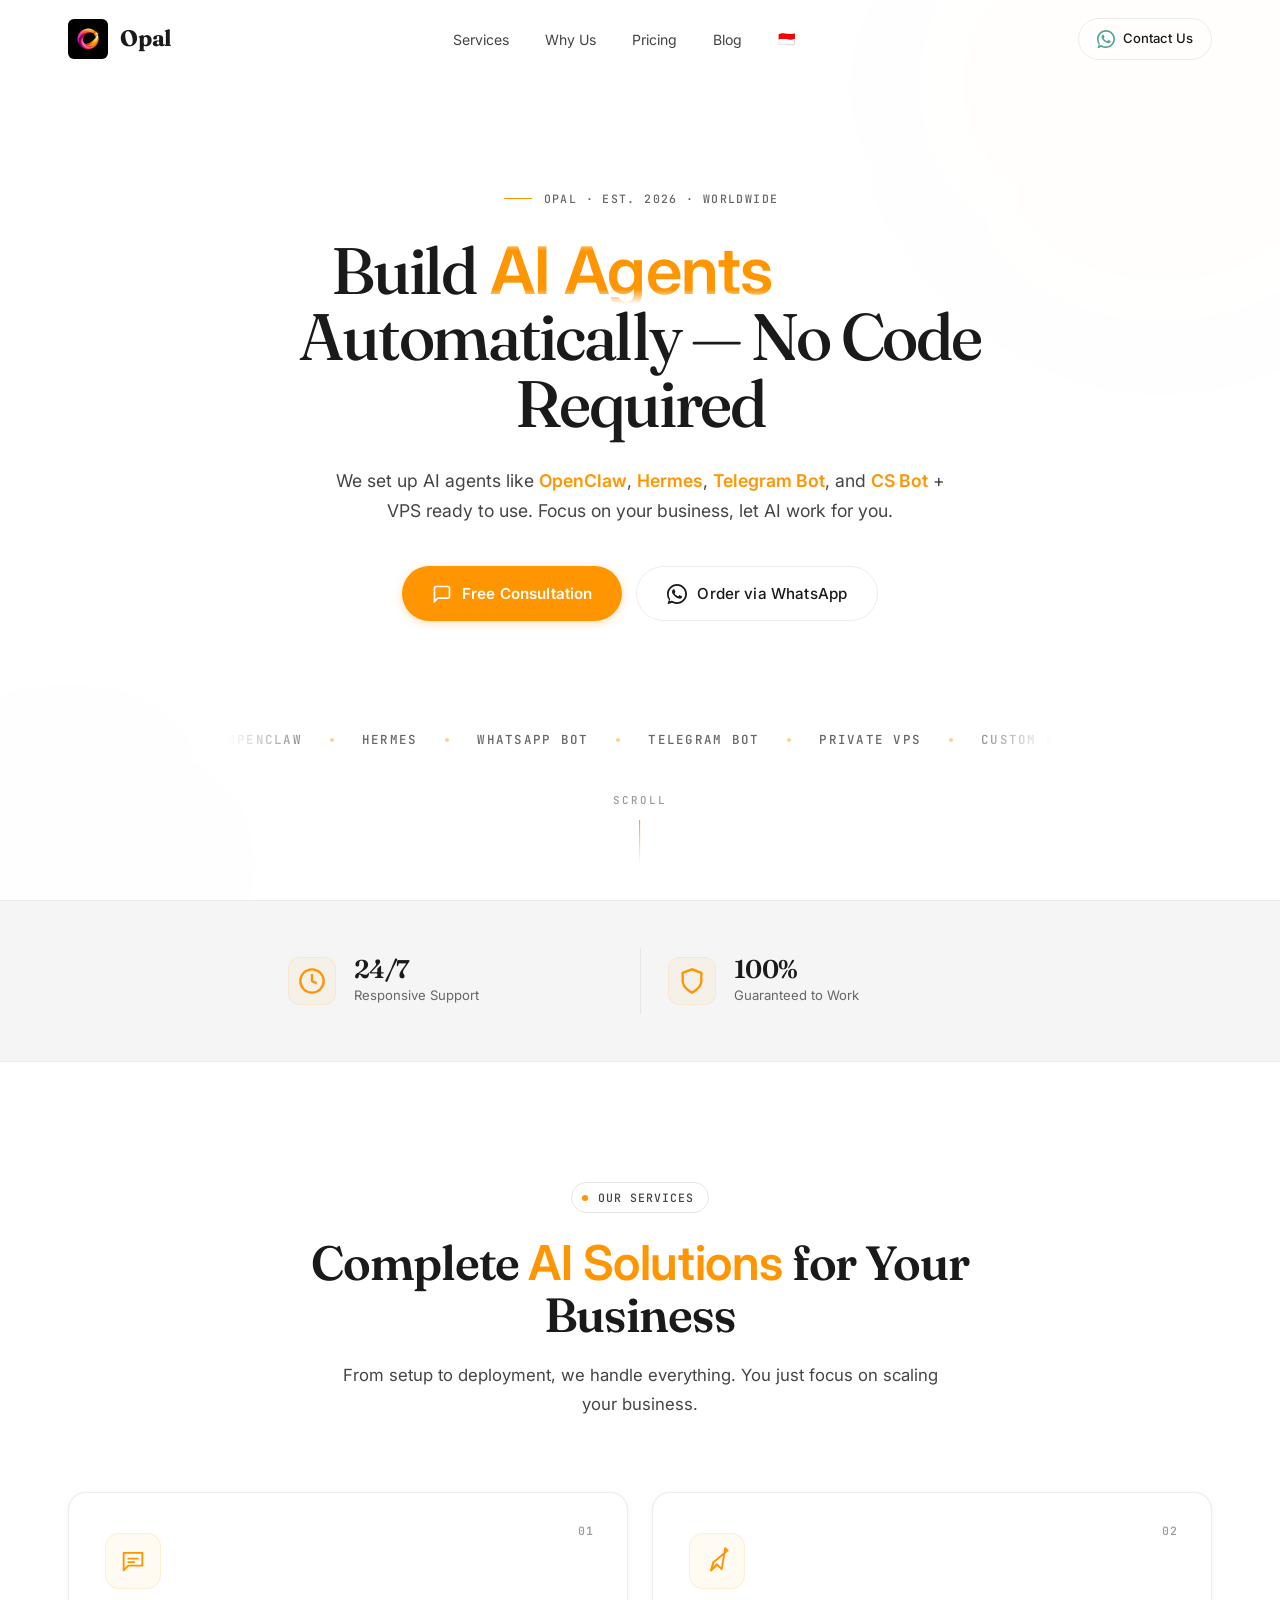
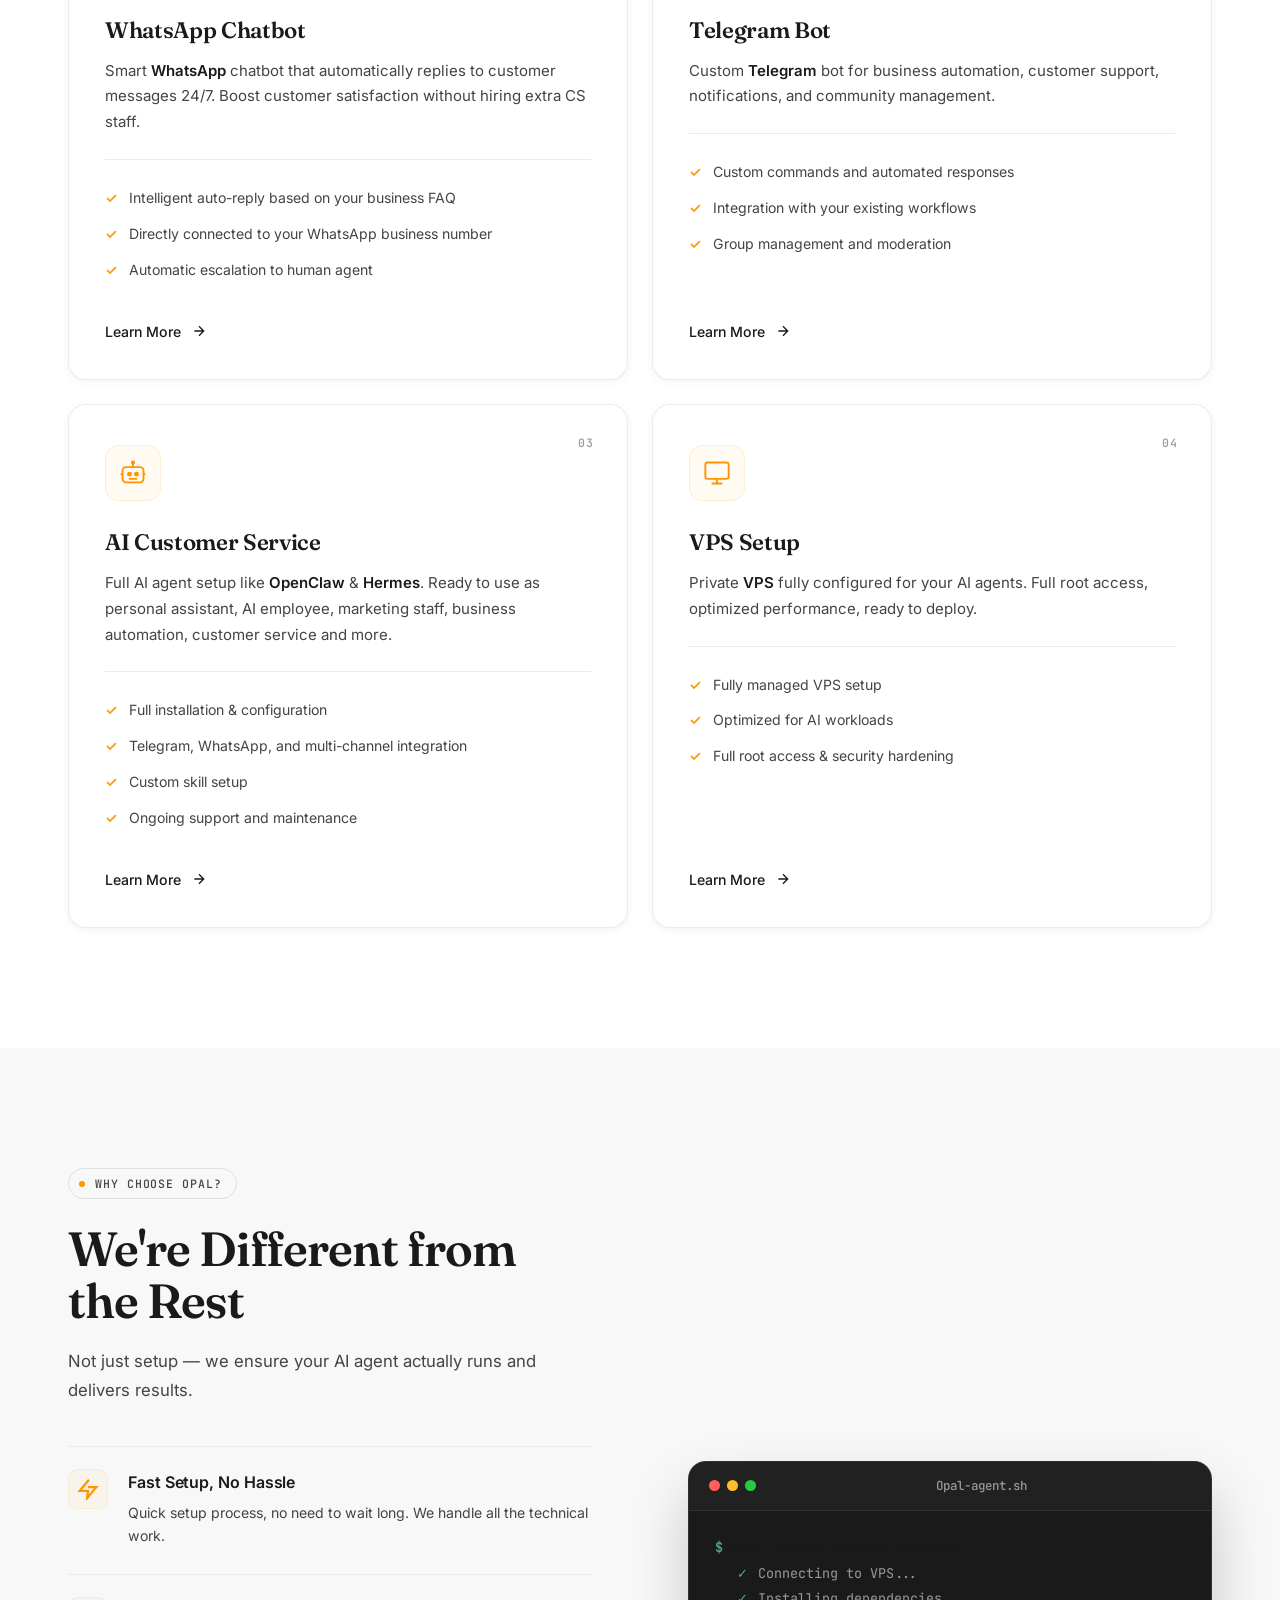
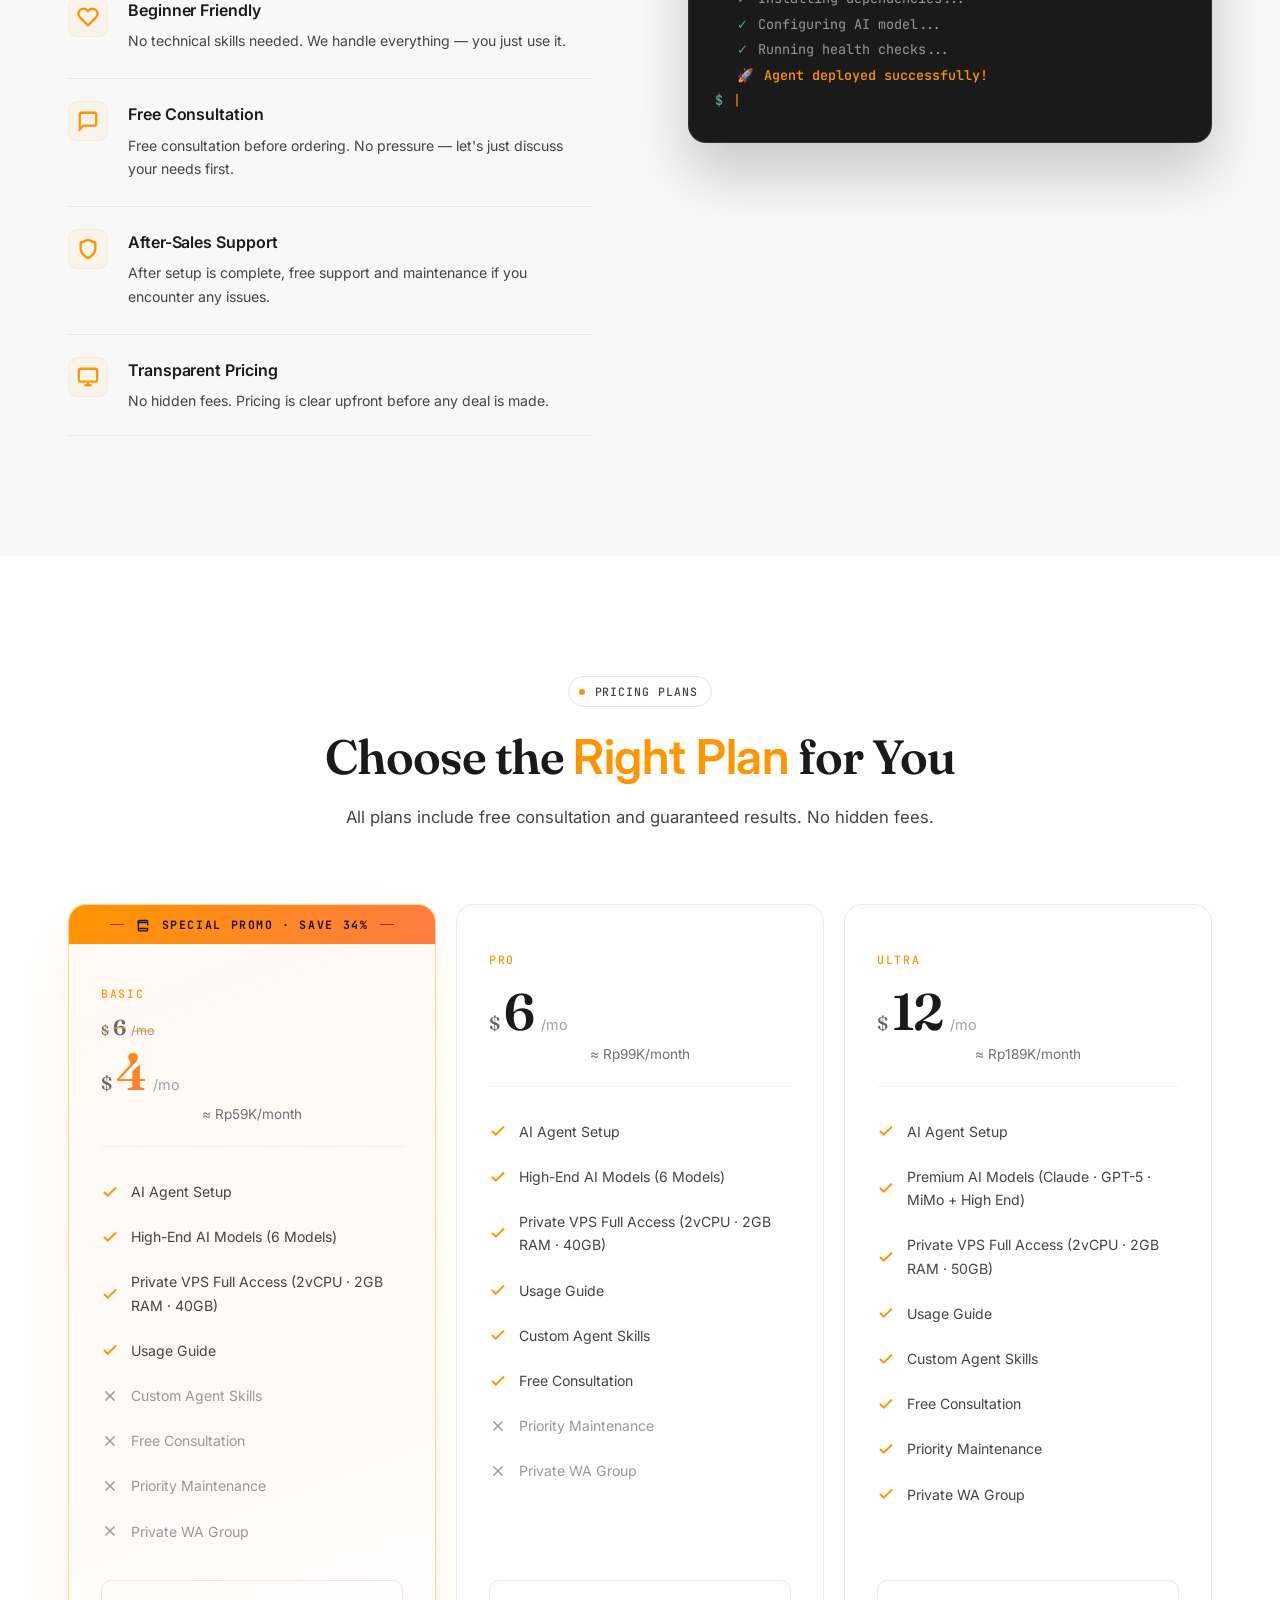
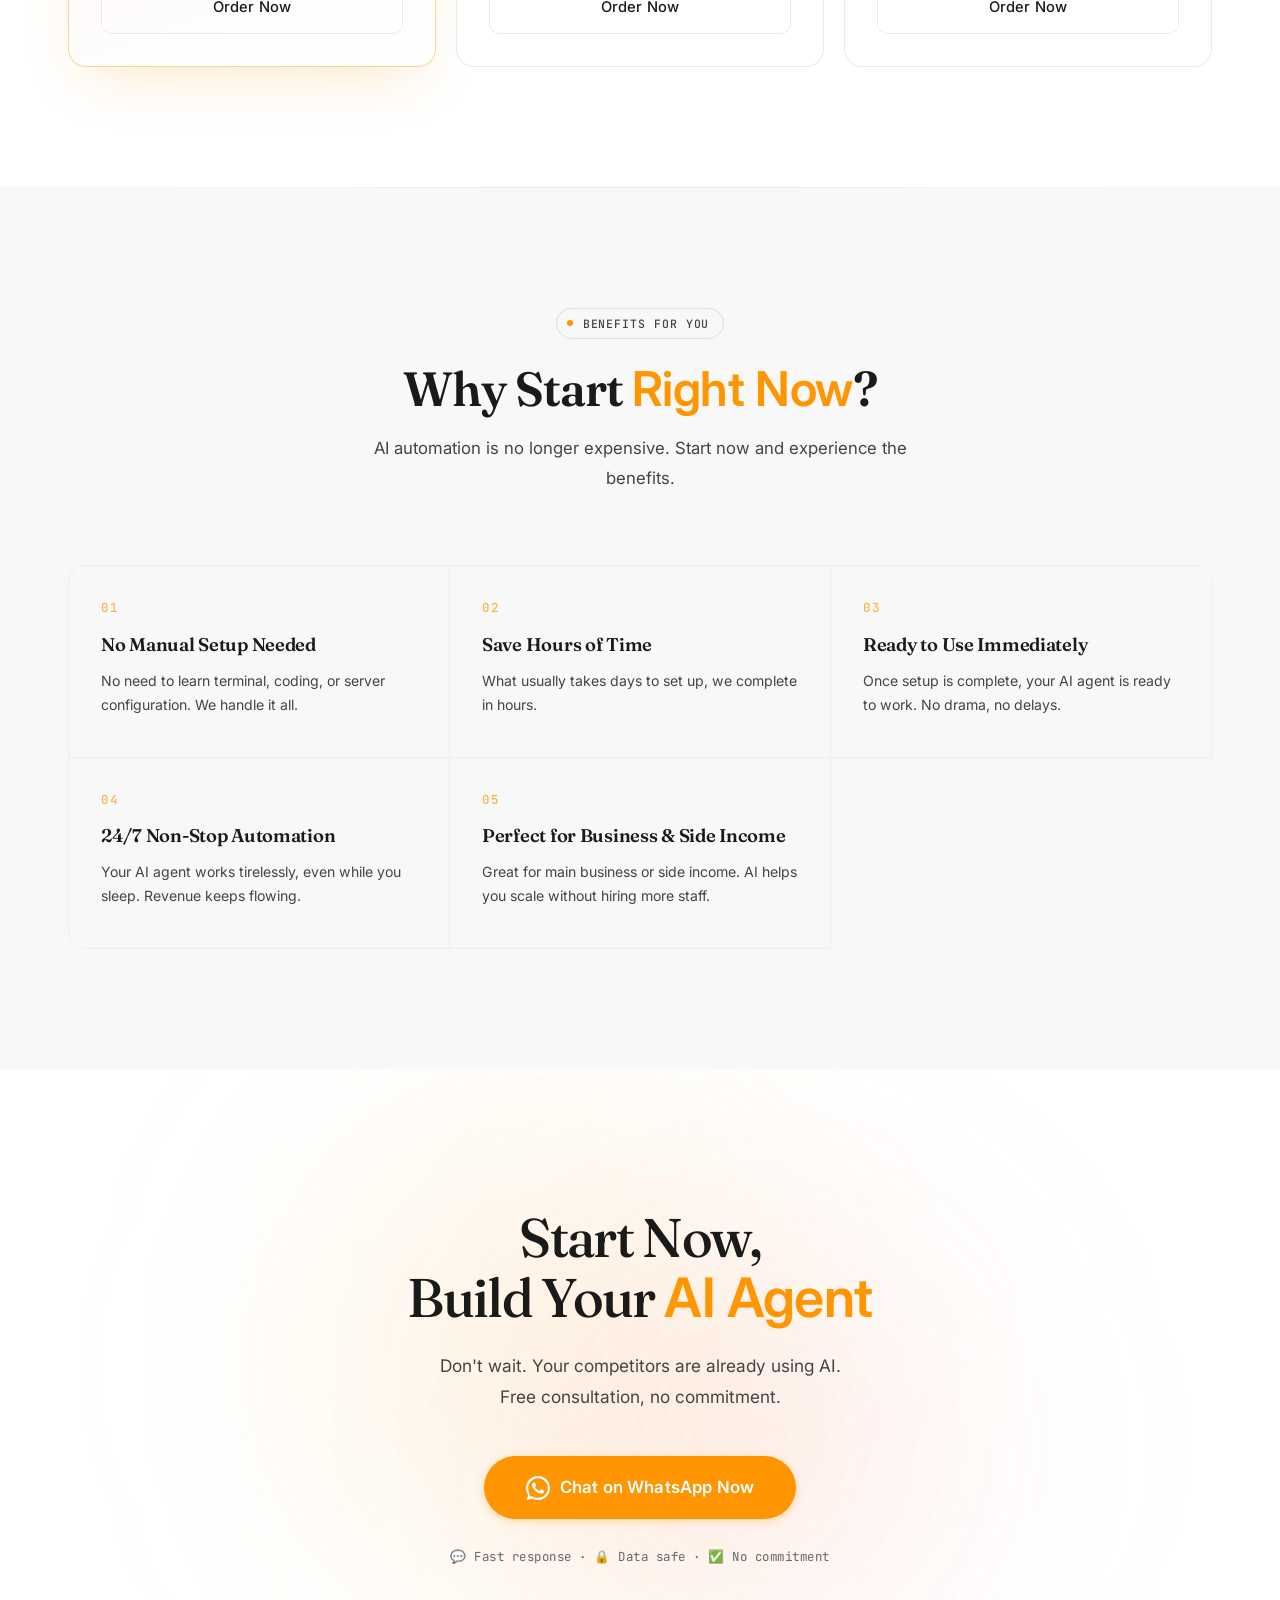
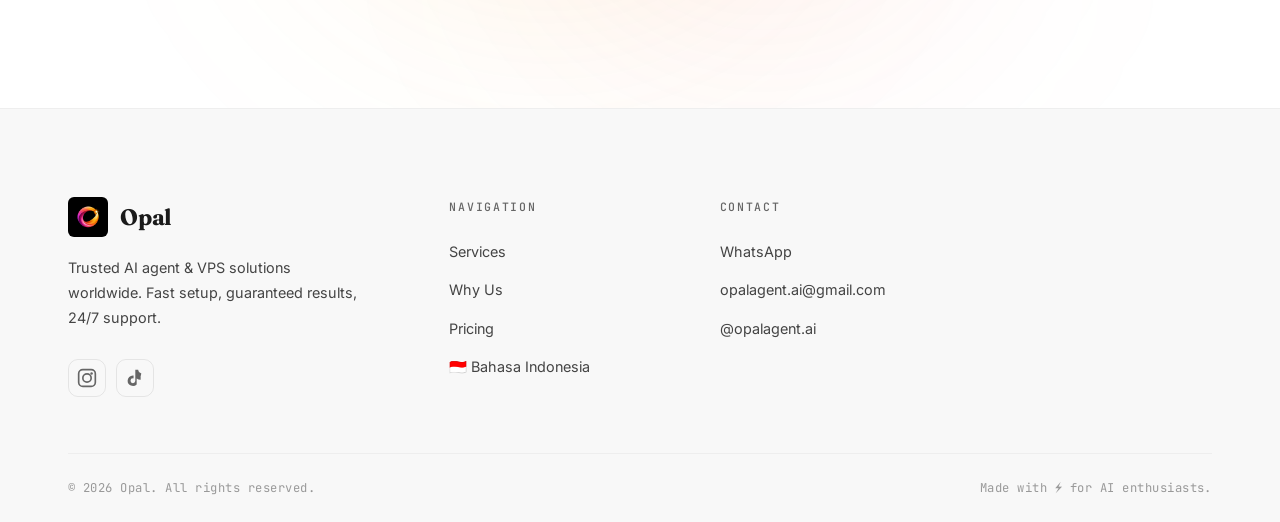
==== en/index.html @ 2afd500d "i18n: Add English version (main page + 3 blog articles), hreflang tags, language toggle, update site" ====
<!DOCTYPE html>
<html lang="en">

<head>
    <meta charset="UTF-8">
    <meta name="viewport" content="width=device-width, initial-scale=1.0, maximum-scale=1.0, user-scalable=no">
    <meta name="description"
        content="Opal — Build AI agents automatically with no code required. WhatsApp chatbot, Telegram bot, AI customer service & VPS setup. Free consultation, fast delivery, guaranteed results.">
    <meta name="keywords"
        content="AI agent setup, WhatsApp chatbot service, hire AI developer, business automation, AI customer service, Telegram bot setup, VPS setup, no-code AI, chatbot for business, AI virtual assistant, automated customer support, AI agent developer, business AI solutions">
    <title>Opal — Build AI Agents Automatically - No Code Required</title>
    <link rel="canonical" href="https://opalagent.my.id/en/">
    <link rel="alternate" hreflang="id" href="https://opalagent.my.id/">
    <link rel="alternate" hreflang="en" href="https://opalagent.my.id/en/">
    <link rel="alternate" hreflang="x-default" href="https://opalagent.my.id/">

    <!-- Open Graph / WhatsApp / Telegram / Social Media -->
    <meta property="og:type" content="website">
    <meta property="og:url" content="https://opalagent.my.id/en/">
    <meta property="og:title" content="Opal — Build AI Agents Automatically - No Code Required">
    <meta property="og:description" content="AI agent setup service: WhatsApp chatbot, Telegram bot, AI customer service, VPS ready to use. Free consultation, fast delivery, guaranteed results.">
    <meta property="og:image" content="https://opalagent.my.id/logo.png">
    <meta property="og:locale" content="en_US">
    <meta property="og:locale:alternate" content="id_ID">
    <meta property="og:site_name" content="Opal AI Agent">

    <!-- Twitter Card -->
    <meta name="twitter:card" content="summary_large_image">
    <meta name="twitter:title" content="Opal — Build AI Agents Automatically - No Code Required">
    <meta name="twitter:description" content="AI agent setup service: WhatsApp chatbot, Telegram bot, AI customer service, VPS ready to use.">
    <meta name="twitter:image" content="https://opalagent.my.id/logo.png">

    <!-- Structured Data for AI & Google -->
    <script type="application/ld+json">
    {
        "@context": "https://schema.org",
        "@type": "ProfessionalService",
        "name": "Opal AI Agent",
        "description": "AI agent setup service for businesses: WhatsApp chatbot, Telegram bot, AI customer service, virtual assistant. Fast setup, affordable pricing, guaranteed results.",
        "url": "https://opalagent.my.id/en/",
        "logo": "https://opalagent.my.id/logo.png",
        "image": "https://opalagent.my.id/logo.png",
        "telephone": "+628****0605",
        "email": "opalagent.ai@gmail.com",
        "address": {
            "@type": "PostalAddress",
            "addressLocality": "Padang",
            "addressRegion": "West Sumatra",
            "addressCountry": "ID"
        },
        "areaServed": "Worldwide",
        "serviceType": [
            "AI Agent Setup",
            "WhatsApp Chatbot",
            "Telegram Bot",
            "AI Customer Service",
            "VPS Setup",
            "Business Automation",
            "Virtual Assistant"
        ],
        "offers": [
            {
                "@type": "Offer",
                "name": "Basic Plan",
                "price": "4",
                "priceCurrency": "USD",
                "description": "AI Agent + VPS + Basic AI Model"
            },
            {
                "@type": "Offer",
                "name": "Pro Plan",
                "price": "6",
                "priceCurrency": "USD",
                "description": "Basic + WhatsApp CS + Email/Channel"
            },
            {
                "@type": "Offer",
                "name": "Ultra Plan",
                "price": "12",
                "priceCurrency": "USD",
                "description": "Pro + Custom Skills + Hosting + Premium AI"
            }
        ],
        "sameAs": [
            "https://www.instagram.com/opalagent.ai"
        ],
        "aggregateRating": {
            "@type": "AggregateRating",
            "ratingValue": "5",
            "bestRating": "5",
            "reviewCount": "10"
        }
    }
    </script>
    <link rel="preconnect" href="https://fonts.googleapis.com">
    <link rel="preconnect" href="https://fonts.gstatic.com" crossorigin>
    <link href="https://fonts.googleapis.com/css2?family=Fraunces:ital,opsz,wght@0,9..144,400;0,9..144,600;0,9..144,700;0,9..144,800;1,9..144,400;1,9..144,600;1,9..144,700&family=Inter:wght@300;400;500;600;700;800;900&family=JetBrains+Mono:wght@400;500;600&display=swap"
        rel="stylesheet">
    <link rel="stylesheet" href="../index.css?v=4">
    <link rel="icon" type="image/png" href="../logo.png">
    <style>
        .lang-toggle {
            display: inline-flex;
            align-items: center;
            gap: 4px;
            font-size: 1.2rem;
            padding: 4px 8px;
            border-radius: 6px;
            transition: background 0.2s;
            text-decoration: none;
            cursor: pointer;
        }
        .lang-toggle:hover {
            background: rgba(245, 166, 35, 0.15);
        }
        .price-idr-equivalent {
            font-size: 0.85rem;
            color: #71717a;
            margin-top: 4px;
            text-align: center;
        }
    </style>
</head>

<body>
    <!-- NAVBAR -->
    <nav class="navbar" id="navbar">
        <div class="container nav-container">
            <a href="/en/" class="nav-logo">
                <img src="../logo.png" alt="Opal Logo" class="logo-image" width="40" height="40">
                <span class="logo-text">Opal</span>
            </a>
            <ul class="nav-links" id="navLinks">
                <li><a href="#services">Services</a></li>
                <li><a href="#advantages">Why Us</a></li>
                <li><a href="#pricing">Pricing</a></li>
                <li><a href="/blog/">Blog</a></li>
                <li>
                    <a href="/" class="lang-toggle" title="Switch to Indonesian">
                        <span class="lang-flag">🇮🇩</span>
                    </a>
                </li>
            </ul>
            <a href="https://wa.me/6285669130605?text=Hello%20Opal,%20I%20would%20like%20to%20consult%20about%20AI%20Agent"
                class="nav-cta" target="_blank" rel="noopener">
                <svg width="18" height="18" viewBox="0 0 24 24" fill="currentColor">
                    <path
                        d="M17.472 14.382c-.297-.149-1.758-.867-2.03-.967-.273-.099-.471-.148-.67.15-.197.297-.767.966-.94 1.164-.173.199-.347.223-.644.075-.297-.15-1.255-.463-2.39-1.475-.883-.788-1.48-1.761-1.653-2.059-.173-.297-.018-.458.13-.606.134-.133.298-.347.446-.52.149-.174.198-.298.298-.497.099-.198.05-.371-.025-.52-.075-.149-.669-1.612-.916-2.207-.242-.579-.487-.5-.669-.51-.173-.008-.371-.01-.57-.01-.198 0-.52.074-.792.372-.272.297-1.04 1.016-1.04 2.479 0 1.462 1.065 2.875 1.213 3.074.149.198 2.096 3.2 5.077 4.487.709.306 1.262.489 1.694.625.712.227 1.36.195 1.871.118.571-.085 1.758-.719 2.006-1.413.248-.694.248-1.289.173-1.413-.074-.124-.272-.198-.57-.347z" />
                    <path
                        d="M12 0C5.373 0 0 5.373 0 12c0 2.625.846 5.059 2.284 7.034L.789 23.492a.5.5 0 00.612.616l4.573-1.46A11.956 11.956 0 0012 24c6.627 0 12-5.373 12-12S18.627 0 12 0zm0 21.818c-2.168 0-4.19-.587-5.932-1.61l-.425-.253-2.712.866.883-2.638-.278-.44A9.777 9.777 0 012.182 12c0-5.423 4.395-9.818 9.818-9.818S21.818 6.577 21.818 12s-4.395 9.818-9.818 9.818z" />
                </svg>
                Contact Us
            </a>
            <button class="nav-toggle" id="navToggle" aria-label="Toggle navigation">
                <span></span>
                <span></span>
                <span></span>
            </button>
        </div>
    </nav>

    <!-- HERO SECTION -->
    <section class="hero" id="hero">
        <div class="hero-bg-effects">
            <div class="hero-glow hero-glow-1"></div>
            <div class="hero-glow hero-glow-2"></div>
            <div class="hero-grid-overlay"></div>
        </div>
        <div class="container hero-container hero-centered">
            <div class="hero-content" data-animate="fade-up">
                <div class="hero-eyebrow" aria-hidden="true">
                    <span class="eyebrow-mark"></span>
                    <span class="eyebrow-text">Opal · est. 2026 · Worldwide</span>
                </div>
                <h1 class="hero-title">
                    Build
                    <span class="word-reel" aria-hidden="true">
                        <span class="word-reel-track">
                            <span class="word-reel-item">AI Agents</span>
                            <span class="word-reel-item">WhatsApp Bots</span>
                            <span class="word-reel-item">Telegram Bots</span>
                            <span class="word-reel-item">AI Employees</span>
                            <span class="word-reel-item">AI Agents</span>
                        </span>
                    </span>
                    <span class="visually-hidden">AI Agents, WhatsApp Bots, Telegram Bots, AI Employees</span>
                    <br>Automatically — No Code Required
                </h1>
                <p class="hero-subtitle">
                    We set up AI agents like <strong>OpenClaw</strong>, <strong>Hermes</strong>, <strong>Telegram
                        Bot</strong>, and <strong>CS Bot</strong> + VPS ready to use. Focus on your business, let AI work for you.
                </p>
                <div class="hero-cta-group">
                    <a href="https://wa.me/6285669130605?text=Hello%20Opal,%20I%20would%20like%20a%20free%20consultation%20about%20AI%20Agent"
                        class="btn btn-primary btn-lg" target="_blank" rel="noopener" id="hero-cta-konsultasi">
                        <svg width="20" height="20" viewBox="0 0 24 24" fill="none" stroke="currentColor"
                            stroke-width="2">
                            <path d="M21 15a2 2 0 0 1-2 2H7l-4 4V5a2 2 0 0 1 2-2h14a2 2 0 0 1 2 2z" />
                        </svg>
                        Free Consultation
                    </a>
                    <a href="https://wa.me/6285669130605?text=Hello%20Opal,%20I%20would%20like%20to%20order%20AI%20Agent"
                        class="btn btn-secondary btn-lg" target="_blank" rel="noopener" id="hero-cta-order">
                        <svg width="20" height="20" viewBox="0 0 24 24" fill="currentColor">
                            <path
                                d="M17.472 14.382c-.297-.149-1.758-.867-2.03-.967-.273-.099-.471-.148-.67.15-.197.297-.767.966-.94 1.164-.173.199-.347.223-.644.075-.297-.15-1.255-.463-2.39-1.475-.883-.788-1.48-1.761-1.653-2.059-.173-.297-.018-.458.13-.606.134-.133.298-.347.446-.52.149-.174.198-.298.298-.497.099-.198.05-.371-.025-.52-.075-.149-.669-1.612-.916-2.207-.242-.579-.487-.5-.669-.51-.173-.008-.371-.01-.57-.01-.198 0-.52.074-.792.372-.272.297-1.04 1.016-1.04 2.479 0 1.462 1.065 2.875 1.213 3.074.149.198 2.096 3.2 5.077 4.487.709.306 1.262.489 1.694.625.712.227 1.36.195 1.871.118.571-.085 1.758-.719 2.006-1.413.248-.694.248-1.289.173-1.413-.074-.124-.272-.198-.57-.347z" />
                            <path
                                d="M12 0C5.373 0 0 5.373 0 12c0 2.625.846 5.059 2.284 7.034L.789 23.492a.5.5 0 00.612.616l4.573-1.46A11.956 11.956 0 0012 24c6.627 0 12-5.373 12-12S18.627 0 12 0zm0 21.818c-2.168 0-4.19-.587-5.932-1.61l-.425-.253-2.712.866.883-2.638-.278-.44A9.777 9.777 0 012.182 12c0-5.423 4.395-9.818 9.818-9.818S21.818 6.577 21.818 12s-4.395 9.818-9.818 9.818z" />
                        </svg>
                        Order via WhatsApp
                    </a>
                </div>
                <div class="hero-marquee" aria-hidden="true">
                    <div class="marquee-track">
                        <span>OpenClaw</span><span class="marquee-dot"></span>
                        <span>Hermes</span><span class="marquee-dot"></span>
                        <span>WhatsApp Bot</span><span class="marquee-dot"></span>
                        <span>Telegram Bot</span><span class="marquee-dot"></span>
                        <span>Private VPS</span><span class="marquee-dot"></span>
                        <span>Custom Skill</span><span class="marquee-dot"></span>
                        <span>OpenClaw</span><span class="marquee-dot"></span>
                        <span>Hermes</span><span class="marquee-dot"></span>
                        <span>WhatsApp Bot</span><span class="marquee-dot"></span>
                        <span>Telegram Bot</span><span class="marquee-dot"></span>
                        <span>Private VPS</span><span class="marquee-dot"></span>
                        <span>Custom Skill</span><span class="marquee-dot"></span>
                    </div>
                </div>
            </div>
        </div>
        <div class="hero-scroll-indicator" aria-hidden="true">
            <span>Scroll</span>
            <div class="scroll-line"></div>
        </div>
    </section>

    <!-- TRUST INDICATORS -->
    <section class="trust-section" id="trust">
        <div class="container">
            <div class="trust-grid" data-animate="fade-up">

                <div class="trust-item">
                    <div class="trust-icon">
                        <svg width="28" height="28" viewBox="0 0 24 24" fill="none" stroke="currentColor"
                            stroke-width="2">
                            <circle cx="12" cy="12" r="10" />
                            <polyline points="12,6 12,12 16,14" />
                        </svg>
                    </div>
                    <div class="trust-content">
                        <span class="trust-number">24/7</span>
                        <span class="trust-label">Responsive Support</span>
                    </div>
                </div>
                <div class="trust-item">
                    <div class="trust-icon">
                        <svg width="28" height="28" viewBox="0 0 24 24" fill="none" stroke="currentColor"
                            stroke-width="2">
                            <path d="M12 22s8-4 8-10V5l-8-3-8 3v7c0 6 8 10 8 10z" />
                        </svg>
                    </div>
                    <div class="trust-content">
                        <span class="trust-number">100%</span>
                        <span class="trust-label">Guaranteed to Work</span>
                    </div>
                </div>

            </div>
        </div>
    </section>

    <!-- OUR SERVICES -->
    <section class="services-section" id="services">
        <div class="container">
            <div class="section-header" data-animate="fade-up">
                <span class="section-badge">Our Services</span>
                <h2 class="section-title">Complete <span class="gradient-text">AI Solutions</span> for Your Business</h2>
                <p class="section-subtitle">From setup to deployment, we handle everything. You just focus on scaling your business.</p>
            </div>
            <div class="services-grid">
                <!-- WhatsApp Chatbot -->
                <div class="service-card" data-animate="fade-up" data-delay="100">
                    <span class="service-index">01</span>
                    <div class="service-icon-wrapper">
                        <div class="service-icon">
                            <svg width="28" height="28" viewBox="0 0 24 24" fill="none" stroke="currentColor"
                                stroke-width="1.6" stroke-linecap="round" stroke-linejoin="round" aria-hidden="true">
                                <path d="M4 5h16v11H8l-4 4V5z" />
                                <path d="M8 10h8M8 13h5" />
                            </svg>
                        </div>
                        <div class="service-icon-bg"></div>
                    </div>
                    <h3 class="service-title">WhatsApp Chatbot</h3>
                    <p class="service-desc">Smart <strong>WhatsApp</strong> chatbot that automatically replies to customer messages 24/7. Boost customer satisfaction without hiring extra CS staff.</p>
                    <ul class="service-features">
                        <li>Intelligent auto-reply based on your business FAQ</li>
                        <li>Directly connected to your WhatsApp business number</li>
                        <li>Automatic escalation to human agent</li>
                    </ul>
                    <a href="https://wa.me/6285669130605?text=Hello%20Opal,%20I%27m%20interested%20in%20WhatsApp%20Chatbot%20setup"
                        class="service-link" target="_blank" rel="noopener">
                        Learn More
                        <svg width="16" height="16" viewBox="0 0 24 24" fill="none" stroke="currentColor"
                            stroke-width="2">
                            <path d="M5 12h14M12 5l7 7-7 7" />
                        </svg>
                    </a>
                </div>

                <!-- Telegram Bot -->
                <div class="service-card" data-animate="fade-up" data-delay="200">
                    <span class="service-index">02</span>
                    <div class="service-icon-wrapper">
                        <div class="service-icon">
                            <svg width="28" height="28" viewBox="0 0 24 24" fill="none" stroke="currentColor"
                                stroke-width="1.6" stroke-linecap="round" stroke-linejoin="round" aria-hidden="true">
                                <path d="M21 3L9 13l-2 7 5-5 4 4 3-18z" />
                                <path d="M9 13l-2 7 5-5" />
                            </svg>
                        </div>
                        <div class="service-icon-bg"></div>
                    </div>
                    <h3 class="service-title">Telegram Bot</h3>
                    <p class="service-desc">Custom <strong>Telegram</strong> bot for business automation, customer support, notifications, and community management.</p>
                    <ul class="service-features">
                        <li>Custom commands and automated responses</li>
                        <li>Integration with your existing workflows</li>
                        <li>Group management and moderation</li>
                    </ul>
                    <a href="https://wa.me/6285669130605?text=Hello%20Opal,%20I%27m%20interested%20in%20Telegram%20Bot%20setup"
                        class="service-link" target="_blank" rel="noopener">
                        Learn More
                        <svg width="16" height="16" viewBox="0 0 24 24" fill="none" stroke="currentColor"
                            stroke-width="2">
                            <path d="M5 12h14M12 5l7 7-7 7" />
                        </svg>
                    </a>
                </div>

                <!-- AI Customer Service -->
                <div class="service-card" data-animate="fade-up" data-delay="300">
                    <span class="service-index">03</span>
                    <div class="service-icon-wrapper">
                        <div class="service-icon">
                            <svg width="28" height="28" viewBox="0 0 24 24" fill="none" stroke="currentColor"
                                stroke-width="1.6" stroke-linecap="round" stroke-linejoin="round" aria-hidden="true">
                                <rect x="3" y="7" width="18" height="13" rx="3" />
                                <path d="M12 3v4" />
                                <circle cx="12" cy="3" r="1" fill="currentColor" />
                                <circle cx="9" cy="13" r="1.3" fill="currentColor" />
                                <circle cx="15" cy="13" r="1.3" fill="currentColor" />
                                <path d="M9 17h6" />
                                <path d="M2 13h1M21 13h1" />
                            </svg>
                        </div>
                        <div class="service-icon-bg"></div>
                    </div>
                    <h3 class="service-title">AI Customer Service</h3>
                    <p class="service-desc">Full AI agent setup like <strong>OpenClaw</strong> & <strong>Hermes</strong>. Ready to use as personal assistant, AI employee, marketing staff, business automation, customer service and more.</p>
                    <ul class="service-features">
                        <li>Full installation & configuration</li>
                        <li>Telegram, WhatsApp, and multi-channel integration</li>
                        <li>Custom skill setup</li>
                        <li>Ongoing support and maintenance</li>
                    </ul>
                    <a href="https://wa.me/6285669130605?text=Hello%20Opal,%20I%27m%20interested%20in%20AI%20Customer%20Service%20setup"
                        class="service-link" target="_blank" rel="noopener">
                        Learn More
                        <svg width="16" height="16" viewBox="0 0 24 24" fill="none" stroke="currentColor"
                            stroke-width="2">
                            <path d="M5 12h14M12 5l7 7-7 7" />
                        </svg>
                    </a>
                </div>

                <!-- VPS Setup -->
                <div class="service-card" data-animate="fade-up" data-delay="400">
                    <span class="service-index">04</span>
                    <div class="service-icon-wrapper">
                        <div class="service-icon">
                            <svg width="28" height="28" viewBox="0 0 24 24" fill="none" stroke="currentColor"
                                stroke-width="1.6" stroke-linecap="round" stroke-linejoin="round" aria-hidden="true">
                                <rect x="2" y="3" width="20" height="14" rx="2" />
                                <line x1="8" y1="21" x2="16" y2="21" />
                                <line x1="12" y1="17" x2="12" y2="21" />
                            </svg>
                        </div>
                        <div class="service-icon-bg"></div>
                    </div>
                    <h3 class="service-title">VPS Setup</h3>
                    <p class="service-desc">Private <strong>VPS</strong> fully configured for your AI agents. Full root access, optimized performance, ready to deploy.</p>
                    <ul class="service-features">
                        <li>Fully managed VPS setup</li>
                        <li>Optimized for AI workloads</li>
                        <li>Full root access & security hardening</li>
                    </ul>
                    <a href="https://wa.me/6285669130605?text=Hello%20Opal,%20I%27m%20interested%20in%20VPS%20setup"
                        class="service-link" target="_blank" rel="noopener">
                        Learn More
                        <svg width="16" height="16" viewBox="0 0 24 24" fill="none" stroke="currentColor"
                            stroke-width="2">
                            <path d="M5 12h14M12 5l7 7-7 7" />
                        </svg>
                    </a>
                </div>
            </div>
        </div>
    </section>

    <!-- WHY CHOOSE US -->
    <section class="advantages-section" id="advantages">
        <div class="container">
            <div class="advantages-layout">
                <div class="advantages-content" data-animate="fade-right">
                    <span class="section-badge">Why Choose Opal?</span>
                    <h2 class="section-title">We're Different from the Rest</h2>
                    <p class="section-subtitle">Not just setup — we ensure your AI agent actually runs and delivers results.</p>
                    <div class="advantages-list">
                        <div class="advantage-item">
                            <div class="advantage-icon">
                                <svg width="22" height="22" viewBox="0 0 24 24" fill="none" stroke="currentColor"
                                    stroke-width="2.5">
                                    <polyline points="13,2 3,14 12,14 11,22 21,10 12,10" />
                                </svg>
                            </div>
                            <div class="advantage-info">
                                <h4>Fast Setup, No Hassle</h4>
                                <p>Quick setup process, no need to wait long. We handle all the technical work.</p>
                            </div>
                        </div>
                        <div class="advantage-item">
                            <div class="advantage-icon">
                                <svg width="22" height="22" viewBox="0 0 24 24" fill="none" stroke="currentColor"
                                    stroke-width="2.5">
                                    <path
                                        d="M20.84 4.61a5.5 5.5 0 0 0-7.78 0L12 5.67l-1.06-1.06a5.5 5.5 0 0 0-7.78 7.78l1.06 1.06L12 21.23l7.78-7.78 1.06-1.06a5.5 5.5 0 0 0 0-7.78z" />
                                </svg>
                            </div>
                            <div class="advantage-info">
                                <h4>Beginner Friendly</h4>
                                <p>No technical skills needed. We handle everything — you just use it.</p>
                            </div>
                        </div>
                        <div class="advantage-item">
                            <div class="advantage-icon">
                                <svg width="22" height="22" viewBox="0 0 24 24" fill="none" stroke="currentColor"
                                    stroke-width="2.5">
                                    <path d="M21 15a2 2 0 0 1-2 2H7l-4 4V5a2 2 0 0 1 2-2h14a2 2 0 0 1 2 2z" />
                                </svg>
                            </div>
                            <div class="advantage-info">
                                <h4>Free Consultation</h4>
                                <p>Free consultation before ordering. No pressure — let's just discuss your needs first.</p>
                            </div>
                        </div>
                        <div class="advantage-item">
                            <div class="advantage-icon">
                                <svg width="22" height="22" viewBox="0 0 24 24" fill="none" stroke="currentColor"
                                    stroke-width="2.5">
                                    <path d="M12 22s8-4 8-10V5l-8-3-8 3v7c0 6 8 10 8 10z" />
                                </svg>
                            </div>
                            <div class="advantage-info">
                                <h4>After-Sales Support</h4>
                                <p>After setup is complete, free support and maintenance if you encounter any issues.</p>
                            </div>
                        </div>
                        <div class="advantage-item">
                            <div class="advantage-icon">
                                <svg width="22" height="22" viewBox="0 0 24 24" fill="none" stroke="currentColor"
                                    stroke-width="2.5">
                                    <rect x="2" y="3" width="20" height="14" rx="2" />
                                    <line x1="8" y1="21" x2="16" y2="21" />
                                    <line x1="12" y1="17" x2="12" y2="21" />
                                </svg>
                            </div>
                            <div class="advantage-info">
                                <h4>Transparent Pricing</h4>
                                <p>No hidden fees. Pricing is clear upfront before any deal is made.</p>
                            </div>
                        </div>
                    </div>
                </div>
                <div class="advantages-visual" data-animate="fade-left">
                    <div class="adv-visual-card">
                        <div class="adv-terminal">
                            <div class="terminal-header">
                                <div class="terminal-dots">
                                    <span></span><span></span><span></span>
                                </div>
                                <span class="terminal-title">Opal-agent.sh</span>
                            </div>
                            <div class="terminal-body">
                                <div class="terminal-line">
                                    <span class="t-prompt">$</span>
                                    <span class="t-command">Opal deploy --agent openclaw</span>
                                </div>
                                <div class="terminal-line t-output">
                                    <span class="t-success">✓</span> Connecting to VPS...
                                </div>
                                <div class="terminal-line t-output">
                                    <span class="t-success">✓</span> Installing dependencies...
                                </div>
                                <div class="terminal-line t-output">
                                    <span class="t-success">✓</span> Configuring AI model...
                                </div>
                                <div class="terminal-line t-output">
                                    <span class="t-success">✓</span> Running health checks...
                                </div>
                                <div class="terminal-line t-output highlight">
                                    <span class="t-success">🚀</span> Agent deployed successfully!
                                </div>
                                <div class="terminal-line">
                                    <span class="t-prompt">$</span>
                                    <span class="t-cursor">|</span>
                                </div>
                            </div>
                        </div>
                    </div>
                </div>
            </div>
        </div>
    </section>

    <!-- PRICING -->
    <section class="pricing-section" id="pricing">
        <div class="container">
            <div class="section-header" data-animate="fade-up">
                <span class="section-badge">Pricing Plans</span>
                <h2 class="section-title">Choose the <span class="gradient-text">Right Plan</span> for You</h2>
                <p class="section-subtitle">All plans include free consultation and guaranteed results. No hidden fees.</p>
            </div>
            <div class="pricing-grid">
                <!-- Basic -->
                <div class="pricing-card has-discount" data-animate="fade-up" data-delay="100">
                    <div class="discount-banner">
                        <span class="discount-banner-dash"></span>
                        <svg width="14" height="14" viewBox="0 0 24 24" fill="none" stroke="currentColor" stroke-width="2.4" stroke-linecap="round" stroke-linejoin="round" aria-hidden="true">
                            <path d="M20 12V8H6a2 2 0 1 1 0-4h12.5a1.5 1.5 0 1 1 0 3H6" />
                            <path d="M4 18h16M4 6v14a2 2 0 0 0 2 2h12a2 2 0 0 0 2-2v-2" />
                        </svg>
                        Special Promo · Save 34%
                        <span class="discount-banner-dash"></span>
                    </div>
                    <div class="pricing-header">
                        <div class="pricing-tier-row">
                            <span class="pricing-tier">Basic</span>
                        </div>
                        <div class="price-original-line">
                            <span class="price-original-currency">$</span>
                            <span class="price-original">6</span>
                            <span class="price-original-period">/mo</span>
                        </div>
                        <div class="pricing-price">
                            <span class="price-currency">$</span>
                            <span class="price-amount">4</span><span class="price-period"
                                style="font-size: 0.9rem; font-weight: normal; color: #a1a1aa; margin-left: 4px;">/mo</span>
                        </div>
                        <p class="price-idr-equivalent">≈ Rp59K/month</p>
                    </div>
                    <div class="pricing-body">
                        <ul class="pricing-features">
                            <li>
                                <svg width="18" height="18" viewBox="0 0 24 24" fill="none" stroke="currentColor"
                                    stroke-width="2.5">
                                    <polyline points="20,6 9,17 4,12" />
                                </svg>
                                AI Agent Setup
                            </li>
                            <li>
                                <svg width="18" height="18" viewBox="0 0 24 24" fill="none" stroke="currentColor"
                                    stroke-width="2.5">
                                    <polyline points="20,6 9,17 4,12" />
                                </svg>
                                High-End AI Models (6 Models)
                            </li>
                            <li>
                                <svg width="18" height="18" viewBox="0 0 24 24" fill="none" stroke="currentColor"
                                    stroke-width="2.5">
                                    <polyline points="20,6 9,17 4,12" />
                                </svg>
                                Private VPS Full Access (2vCPU · 2GB RAM · 40GB)
                            </li>
                            <li>
                                <svg width="18" height="18" viewBox="0 0 24 24" fill="none" stroke="currentColor"
                                    stroke-width="2.5">
                                    <polyline points="20,6 9,17 4,12" />
                                </svg>
                                Usage Guide
                            </li>
                            <li class="disabled">
                                <svg width="18" height="18" viewBox="0 0 24 24" fill="none" stroke="currentColor"
                                    stroke-width="2">
                                    <line x1="18" y1="6" x2="6" y2="18" />
                                    <line x1="6" y1="6" x2="18" y2="18" />
                                </svg>
                                Custom Agent Skills
                            </li>
                            <li class="disabled">
                                <svg width="18" height="18" viewBox="0 0 24 24" fill="none" stroke="currentColor"
                                    stroke-width="2">
                                    <line x1="18" y1="6" x2="6" y2="18" />
                                    <line x1="6" y1="6" x2="18" y2="18" />
                                </svg>
                                Free Consultation
                            </li>
                            <li class="disabled">
                                <svg width="18" height="18" viewBox="0 0 24 24" fill="none" stroke="currentColor"
                                    stroke-width="2">
                                    <line x1="18" y1="6" x2="6" y2="18" />
                                    <line x1="6" y1="6" x2="18" y2="18" />
                                </svg>
                                Priority Maintenance
                            </li>
                            <li class="disabled">
                                <svg width="18" height="18" viewBox="0 0 24 24" fill="none" stroke="currentColor"
                                    stroke-width="2">
                                    <line x1="18" y1="6" x2="6" y2="18" />
                                    <line x1="6" y1="6" x2="18" y2="18" />
                                </svg>
                                Private WA Group
                            </li>
                        </ul>
                    </div>
                    <div class="pricing-footer">
                        <a href="https://wa.me/6285669130605?text=Hello%20Opal,%20I%20would%20like%20to%20order%20the%20Basic%20Plan"
                            class="btn btn-outline btn-full" target="_blank" rel="noopener">
                            Order Now
                        </a>
                    </div>
                </div>

                <!-- Pro -->
                <div class="pricing-card" data-animate="fade-up" data-delay="150">
                    <div class="pricing-header">
                        <span class="pricing-tier">Pro</span>
                        <div class="pricing-price">
                            <span class="price-currency">$</span>
                            <span class="price-amount">6</span><span class="price-period"
                                style="font-size: 0.9rem; font-weight: normal; color: #a1a1aa; margin-left: 4px;">/mo</span>
                        </div>
                        <p class="price-idr-equivalent">≈ Rp99K/month</p>
                    </div>
                    <div class="pricing-body">
                        <ul class="pricing-features">
                            <li>
                                <svg width="18" height="18" viewBox="0 0 24 24" fill="none" stroke="currentColor"
                                    stroke-width="2.5">
                                    <polyline points="20,6 9,17 4,12" />
                                </svg>
                                AI Agent Setup
                            </li>
                            <li>
                                <svg width="18" height="18" viewBox="0 0 24 24" fill="none" stroke="currentColor"
                                    stroke-width="2.5">
                                    <polyline points="20,6 9,17 4,12" />
                                </svg>
                                High-End AI Models (6 Models)
                            </li>
                            <li>
                                <svg width="18" height="18" viewBox="0 0 24 24" fill="none" stroke="currentColor"
                                    stroke-width="2.5">
                                    <polyline points="20,6 9,17 4,12" />
                                </svg>
                                Private VPS Full Access (2vCPU · 2GB RAM · 40GB)
                            </li>
                            <li>
                                <svg width="18" height="18" viewBox="0 0 24 24" fill="none" stroke="currentColor"
                                    stroke-width="2.5">
                                    <polyline points="20,6 9,17 4,12" />
                                </svg>
                                Usage Guide
                            </li>
                            <li>
                                <svg width="18" height="18" viewBox="0 0 24 24" fill="none" stroke="currentColor"
                                    stroke-width="2.5">
                                    <polyline points="20,6 9,17 4,12" />
                                </svg>
                                Custom Agent Skills
                            </li>
                            <li>
                                <svg width="18" height="18" viewBox="0 0 24 24" fill="none" stroke="currentColor"
                                    stroke-width="2.5">
                                    <polyline points="20,6 9,17 4,12" />
                                </svg>
                                Free Consultation
                            </li>
                            <li class="disabled">
                                <svg width="18" height="18" viewBox="0 0 24 24" fill="none" stroke="currentColor"
                                    stroke-width="2">
                                    <line x1="18" y1="6" x2="6" y2="18" />
                                    <line x1="6" y1="6" x2="18" y2="18" />
                                </svg>
                                Priority Maintenance
                            </li>
                            <li class="disabled">
                                <svg width="18" height="18" viewBox="0 0 24 24" fill="none" stroke="currentColor"
                                    stroke-width="2">
                                    <line x1="18" y1="6" x2="6" y2="18" />
                                    <line x1="6" y1="6" x2="18" y2="18" />
                                </svg>
                                Private WA Group
                            </li>
                        </ul>
                    </div>
                    <div class="pricing-footer">
                        <a href="https://wa.me/6285669130605?text=Hello%20Opal,%20I%20would%20like%20to%20order%20the%20Pro%20Plan"
                            class="btn btn-outline btn-full" target="_blank" rel="noopener">
                            Order Now
                        </a>
                    </div>
                </div>

                <!-- Ultra -->
                <div class="pricing-card" data-animate="fade-up" data-delay="200">
                    <div class="pricing-header">
                        <span class="pricing-tier">Ultra</span>
                        <div class="pricing-price">
                            <span class="price-currency">$</span>
                            <span class="price-amount">12</span><span class="price-period"
                                style="font-size: 0.9rem; font-weight: normal; color: #a1a1aa; margin-left: 4px;">/mo</span>
                        </div>
                        <p class="price-idr-equivalent">≈ Rp189K/month</p>
                    </div>
                    <div class="pricing-body">
                        <ul class="pricing-features">
                            <li>
                                <svg width="18" height="18" viewBox="0 0 24 24" fill="none" stroke="currentColor"
                                    stroke-width="2.5">
                                    <polyline points="20,6 9,17 4,12" />
                                </svg>
                                AI Agent Setup
                            </li>
                            <li>
                                <svg width="18" height="18" viewBox="0 0 24 24" fill="none" stroke="currentColor"
                                    stroke-width="2.5">
                                    <polyline points="20,6 9,17 4,12" />
                                </svg>
                                Premium AI Models (Claude · GPT-5 · MiMo + High End)
                            </li>
                            <li>
                                <svg width="18" height="18" viewBox="0 0 24 24" fill="none" stroke="currentColor"
                                    stroke-width="2.5">
                                    <polyline points="20,6 9,17 4,12" />
                                </svg>
                                Private VPS Full Access (2vCPU · 2GB RAM · 50GB)
                            </li>
                            <li>
                                <svg width="18" height="18" viewBox="0 0 24 24" fill="none" stroke="currentColor"
                                    stroke-width="2.5">
                                    <polyline points="20,6 9,17 4,12" />
                                </svg>
                                Usage Guide
                            </li>
                            <li>
                                <svg width="18" height="18" viewBox="0 0 24 24" fill="none" stroke="currentColor"
                                    stroke-width="2.5">
                                    <polyline points="20,6 9,17 4,12" />
                                </svg>
                                Custom Agent Skills
                            </li>
                            <li>
                                <svg width="18" height="18" viewBox="0 0 24 24" fill="none" stroke="currentColor"
                                    stroke-width="2.5">
                                    <polyline points="20,6 9,17 4,12" />
                                </svg>
                                Free Consultation
                            </li>
                            <li>
                                <svg width="18" height="18" viewBox="0 0 24 24" fill="none" stroke="currentColor"
                                    stroke-width="2.5">
                                    <polyline points="20,6 9,17 4,12" />
                                </svg>
                                Priority Maintenance
                            </li>
                            <li>
                                <svg width="18" height="18" viewBox="0 0 24 24" fill="none" stroke="currentColor"
                                    stroke-width="2.5">
                                    <polyline points="20,6 9,17 4,12" />
                                </svg>
                                Private WA Group
                            </li>
                        </ul>
                    </div>
                    <div class="pricing-footer">
                        <a href="https://wa.me/6285669130605?text=Hello%20Opal,%20I%20would%20like%20to%20order%20the%20Ultra%20Plan"
                            class="btn btn-outline btn-full" target="_blank" rel="noopener">
                            Order Now
                        </a>
                    </div>
                </div>
            </div>
        </div>
    </section>

    <!-- BENEFITS -->
    <section class="benefits-section" id="benefit">
        <div class="container">
            <div class="section-header" data-animate="fade-up">
                <span class="section-badge">Benefits for You</span>
                <h2 class="section-title">Why Start <span class="gradient-text">Right Now</span>?</h2>
                <p class="section-subtitle">AI automation is no longer expensive. Start now and experience the benefits.</p>
            </div>
            <div class="benefits-grid">
                <div class="benefit-card" data-animate="fade-up" data-delay="100">
                    <div class="benefit-number">01</div>
                    <h4>No Manual Setup Needed</h4>
                    <p>No need to learn terminal, coding, or server configuration. We handle it all.</p>
                </div>
                <div class="benefit-card" data-animate="fade-up" data-delay="150">
                    <div class="benefit-number">02</div>
                    <h4>Save Hours of Time</h4>
                    <p>What usually takes days to set up, we complete in hours.</p>
                </div>
                <div class="benefit-card" data-animate="fade-up" data-delay="200">
                    <div class="benefit-number">03</div>
                    <h4>Ready to Use Immediately</h4>
                    <p>Once setup is complete, your AI agent is ready to work. No drama, no delays.</p>
                </div>
                <div class="benefit-card" data-animate="fade-up" data-delay="250">
                    <div class="benefit-number">04</div>
                    <h4>24/7 Non-Stop Automation</h4>
                    <p>Your AI agent works tirelessly, even while you sleep. Revenue keeps flowing.</p>
                </div>
                <div class="benefit-card" data-animate="fade-up" data-delay="300">
                    <div class="benefit-number">05</div>
                    <h4>Perfect for Business & Side Income</h4>
                    <p>Great for main business or side income. AI helps you scale without hiring more staff.</p>
                </div>
            </div>
        </div>
    </section>

    <!-- FINAL CTA -->
    <section class="cta-section" id="cta-final">
        <div class="cta-bg-effects">
            <div class="cta-glow cta-glow-1"></div>
            <div class="cta-glow cta-glow-2"></div>
        </div>
        <div class="container">
            <div class="cta-content" data-animate="fade-up">
                <h2 class="cta-title">Start Now,<br>Build Your <span class="gradient-text">AI Agent</span></h2>
                <p class="cta-subtitle">Don't wait. Your competitors are already using AI.<br>Free consultation, no commitment.</p>
                <a href="https://wa.me/6285669130605?text=Hello%20Opal,%20I%20would%20like%20to%20start%20setting%20up%20AI%20Agent"
                    class="btn btn-primary btn-xl" target="_blank" rel="noopener" id="cta-final-btn">
                    <svg width="24" height="24" viewBox="0 0 24 24" fill="currentColor">
                        <path
                            d="M17.472 14.382c-.297-.149-1.758-.867-2.03-.967-.273-.099-.471-.148-.67.15-.197.297-.767.966-.94 1.164-.173.199-.347.223-.644.075-.297-.15-1.255-.463-2.39-1.475-.883-.788-1.48-1.761-1.653-2.059-.173-.297-.018-.458.13-.606.134-.133.298-.347.446-.52.149-.174.198-.298.298-.497.099-.198.05-.371-.025-.52-.075-.149-.669-1.612-.916-2.207-.242-.579-.487-.5-.669-.51-.173-.008-.371-.01-.57-.01-.198 0-.52.074-.792.372-.272.297-1.04 1.016-1.04 2.479 0 1.462 1.065 2.875 1.213 3.074.149.198 2.096 3.2 5.077 4.487.709.306 1.262.489 1.694.625.712.227 1.36.195 1.871.118.571-.085 1.758-.719 2.006-1.413.248-.694.248-1.289.173-1.413-.074-.124-.272-.198-.57-.347z" />
                        <path
                            d="M12 0C5.373 0 0 5.373 0 12c0 2.625.846 5.059 2.284 7.034L.789 23.492a.5.5 0 00.612.616l4.573-1.46A11.956 11.956 0 0012 24c6.627 0 12-5.373 12-12S18.627 0 12 0zm0 21.818c-2.168 0-4.19-.587-5.932-1.61l-.425-.253-2.712.866.883-2.638-.278-.44A9.777 9.777 0 012.182 12c0-5.423 4.395-9.818 9.818-9.818S21.818 6.577 21.818 12s-4.395 9.818-9.818 9.818z" />
                    </svg>
                    Chat on WhatsApp Now
                </a>
                <p class="cta-note">💬 Fast response · 🔒 Data safe · ✅ No commitment</p>
            </div>
        </div>
    </section>

    <!-- FOOTER -->
    <footer class="footer" id="footer">
        <div class="container">
            <div class="footer-grid">
                <div class="footer-brand">
                    <a href="/en/" class="nav-logo footer-logo">
                        <img src="../logo.png" alt="Opal Logo" class="logo-image" width="40" height="40">
                        <span class="logo-text">Opal</span>
                    </a>
                    <p class="footer-desc">Trusted AI agent & VPS solutions worldwide. Fast setup, guaranteed results, 24/7 support.</p>
                    <div class="footer-socials">
                        <a href="https://www.instagram.com/opalagent.ai/" class="social-link" aria-label="Instagram"
                            target="_blank" rel="noopener">
                            <svg width="20" height="20" viewBox="0 0 24 24" fill="none" stroke="currentColor"
                                stroke-width="2">
                                <rect x="2" y="2" width="20" height="20" rx="5" />
                                <circle cx="12" cy="12" r="5" />
                                <circle cx="17.5" cy="6.5" r="1.5" fill="currentColor" stroke="none" />
                            </svg>
                        </a>
                        <a href="https://www.tiktok.com/@opalagent.ai" class="social-link" aria-label="TikTok" target="_blank" rel="noopener">
                            <svg width="20" height="20" viewBox="0 0 24 24" fill="currentColor">
                                <path
                                    d="M19.59 6.69a4.83 4.83 0 01-3.77-4.25V2h-3.45v13.67a2.89 2.89 0 01-2.88 2.5 2.89 2.89 0 01-2.89-2.89 2.89 2.89 0 012.89-2.89c.28 0 .54.04.79.1v-3.5a6.37 6.37 0 00-.79-.05A6.34 6.34 0 003.15 15.2a6.34 6.34 0 0010.86 4.48v-7.13a8.16 8.16 0 004.77 1.53v-3.44a4.85 4.85 0 01-.19-.04v.09z" />
                            </svg>
                        </a>
                    </div>
                </div>
                <div class="footer-links-group">
                    <h4>Navigation</h4>
                    <ul>
                        <li><a href="#services">Services</a></li>
                        <li><a href="#advantages">Why Us</a></li>
                        <li><a href="#pricing">Pricing</a></li>
                        <li><a href="/">🇮🇩 Bahasa Indonesia</a></li>
                    </ul>
                </div>

                <div class="footer-links-group">
                    <h4>Contact</h4>
                    <ul>
                        <li><a href="https://wa.me/6285669130605" target="_blank" rel="noopener">WhatsApp</a></li>
                        <li><a href="mailto:opalagent.ai@gmail.com">opalagent.ai@gmail.com</a></li>
                        <li><a href="https://www.instagram.com/opalagent.ai/" target="_blank" rel="noopener">@opalagent.ai</a></li>
                    </ul>
                </div>
            </div>
            <div class="footer-bottom">
                <p>&copy; 2026 Opal. All rights reserved.</p>
                <p>Made with ⚡ for AI enthusiasts.</p>
            </div>
        </div>
    </footer>

    <!-- FLOATING WHATSAPP BUTTON -->
    <a href="https://wa.me/6285669130605?text=Hello%20Opal,%20I%20would%20like%20to%20ask%20about%20AI%20Agent"
        class="floating-wa" target="_blank" rel="noopener" id="floating-whatsapp" aria-label="Chat WhatsApp">
        <div class="wa-pulse"></div>
        <svg width="28" height="28" viewBox="0 0 24 24" fill="#fff">
            <path
                d="M17.472 14.382c-.297-.149-1.758-.867-2.03-.967-.273-.099-.471-.148-.67.15-.197.297-.767.966-.94 1.164-.173.199-.347.223-.644.075-.297-.15-1.255-.463-2.39-1.475-.883-.788-1.48-1.761-1.653-2.059-.173-.297-.018-.458.13-.606.134-.133.298-.347.446-.52.149-.174.198-.298.298-.497.099-.198.05-.371-.025-.52-.075-.149-.669-1.612-.916-2.207-.242-.579-.487-.5-.669-.51-.173-.008-.371-.01-.57-.01-.198 0-.52.074-.792.372-.272.297-1.04 1.016-1.04 2.479 0 1.462 1.065 2.875 1.213 3.074.149.198 2.096 3.2 5.077 4.487.709.306 1.262.489 1.694.625.712.227 1.36.195 1.871.118.571-.085 1.758-.719 2.006-1.413.248-.694.248-1.289.173-1.413-.074-.124-.272-.198-.57-.347z" />
            <path
                d="M12 0C5.373 0 0 5.373 0 12c0 2.625.846 5.059 2.284 7.034L.789 23.492a.5.5 0 00.612.616l4.573-1.46A11.956 11.956 0 0012 24c6.627 0 12-5.373 12-12S18.627 0 12 0zm0 21.818c-2.168 0-4.19-.587-5.932-1.61l-.425-.253-2.712.866.883-2.638-.278-.44A9.777 9.777 0 012.182 12c0-5.423 4.395-9.818 9.818-9.818S21.818 6.577 21.818 12s-4.395 9.818-9.818 9.818z" />
        </svg>
        <span class="wa-tooltip">Chat Us</span>
    </a>

    <script src="../script.js?v=2"></script>
</body>

</html>
---- index.css ----
/* ========================================
   OPAL — AI Agent & VPS Landing Page
   Editorial premium · obsidian & amber
   ======================================== */

/* === RESET & BASE === */
*,
*::before,
*::after {
    margin: 0;
    padding: 0;
    box-sizing: border-box;
}

:root {
    /* Colors — clean white & amber */
    --bg-primary: #ffffff;
    --bg-secondary: #f8f8f8;
    --bg-tertiary: #f5f5f5;
    --bg-card: #ffffff;
    --bg-card-hover: #fafafa;

    --text-primary: #1a1a1a;
    --text-secondary: #444444;
    --text-muted: #666666;
    --text-faint: #999999;

    --accent-amber: #ff9500;
    --accent-amber-soft: #ffb84d;
    --accent-coral: #ff6b54;
    --accent-cream: #fff5e6;
    --accent-sage: #52a78e;

    /* legacy aliases (kept for compatibility with existing class names) */
    --accent-blue: var(--accent-amber);
    --accent-purple: var(--accent-coral);
    --accent-cyan: var(--accent-sage);

    --gradient-primary: linear-gradient(120deg, #ff9500 0%, #ff7c42 100%);
    --gradient-warm: linear-gradient(135deg, #ffb84d 0%, #ff9500 100%);
    --gradient-card: linear-gradient(135deg, rgba(255, 149, 0, 0.02) 0%, rgba(255, 107, 84, 0.01) 100%);
    --gradient-glow: radial-gradient(circle, rgba(255, 149, 0, 0.08) 0%, transparent 70%);

    --border-color: rgba(0, 0, 0, 0.08);
    --border-hairline: rgba(0, 0, 0, 0.04);
    --border-active: rgba(245, 165, 36, 0.3);

    --shadow-sm: 0 2px 8px rgba(0, 0, 0, 0.08);
    --shadow-md: 0 4px 20px rgba(0, 0, 0, 0.12);
    --shadow-lg: 0 20px 50px rgba(0, 0, 0, 0.15);
    --shadow-glow: 0 0 50px rgba(245, 165, 36, 0.15);

    /* Spacing */
    --container-max: 1200px;
    --section-padding: 120px 0;
    --section-padding-sm: 80px 0;

    /* Radius */
    --radius-sm: 6px;
    --radius-md: 10px;
    --radius-lg: 18px;
    --radius-xl: 24px;
    --radius-full: 999px;

    /* Transition */
    --transition-fast: 0.2s cubic-bezier(0.4, 0, 0.2, 1);
    --transition-base: 0.35s cubic-bezier(0.22, 1, 0.36, 1);
    --transition-slow: 0.6s cubic-bezier(0.22, 1, 0.36, 1);

    /* Type */
    --font-sans: 'Inter', -apple-system, BlinkMacSystemFont, 'Segoe UI', sans-serif;
    --font-serif: 'Fraunces', 'Times New Roman', Georgia, serif;
    --font-mono: 'JetBrains Mono', 'Fira Code', ui-monospace, Menlo, monospace;
}

html {
    scroll-behavior: smooth;
    font-size: 16px;
    -webkit-font-smoothing: antialiased;
    -moz-osx-font-smoothing: grayscale;
}

body {
    font-family: var(--font-sans);
    background: var(--bg-primary);
    color: var(--text-primary);
    line-height: 1.65;
    overflow-x: hidden;
    position: relative;
    width: 100%;
    max-width: 100vw;
}

/* subtle grain overlay — disabled for clean white theme */
body::before {
    content: '';
    position: fixed;
    inset: 0;
    pointer-events: none;
    z-index: 2;
    opacity: 0;
    mix-blend-mode: overlay;
    background-image: none;
}

a {
    text-decoration: none;
    color: inherit;
    transition: var(--transition-fast);
}

img {
    max-width: 100%;
    height: auto;
    display: block;
}

ul {
    list-style: none;
}

::selection {
    background: var(--accent-amber);
    color: #1a1a1a;
}

.container {
    max-width: var(--container-max);
    width: 100%;
    margin: 0 auto;
    padding: 0 28px;
    position: relative;
    z-index: 1;
}

/* === GRADIENT TEXT === */
.gradient-text {
    color: var(--accent-amber);
    font-family: var(--font-sans);
    font-style: normal;
    font-weight: 600;
    letter-spacing: -0.01em;
}

/* === SECTION HEADER === */
.section-header {
    text-align: center;
    margin-bottom: 72px;
    max-width: 720px;
    margin-left: auto;
    margin-right: auto;
}

.section-badge {
    display: inline-flex;
    align-items: center;
    gap: 10px;
    padding: 5px 14px 5px 10px;
    border-radius: var(--radius-full);
    background: transparent;
    border: 1px solid rgba(0, 0, 0, 0.1);
    color: var(--text-secondary);
    font-family: var(--font-mono);
    font-size: 0.72rem;
    font-weight: 500;
    letter-spacing: 0.08em;
    text-transform: uppercase;
    margin-bottom: 24px;
}

.section-badge::before {
    content: '';
    width: 6px;
    height: 6px;
    border-radius: 50%;
    background: var(--accent-amber);
    box-shadow: none;
}

.section-title {
    font-family: var(--font-serif);
    font-optical-sizing: auto;
    font-size: clamp(2rem, 4vw, 3rem);
    font-weight: 600;
    line-height: 1.08;
    margin-bottom: 20px;
    letter-spacing: -0.022em;
    color: var(--text-primary);
}

.section-subtitle {
    font-size: 1.05rem;
    color: var(--text-secondary);
    max-width: 600px;
    margin: 0 auto;
    line-height: 1.75;
    font-weight: 400;
}

/* === BUTTONS === */
.btn {
    display: inline-flex;
    align-items: center;
    justify-content: center;
    gap: 10px;
    font-family: inherit;
    font-weight: 500;
    border: none;
    cursor: pointer;
    transition: var(--transition-base);
    border-radius: var(--radius-full);
    text-decoration: none;
    position: relative;
    overflow: hidden;
    letter-spacing: 0.01em;
}

.btn::after {
    content: '';
    position: absolute;
    inset: 0;
    background: radial-gradient(circle at var(--mx, 50%) var(--my, 50%),
            rgba(255, 255, 255, 0.18), transparent 60%);
    opacity: 0;
    transition: opacity var(--transition-base);
    pointer-events: none;
}

.btn:hover::after {
    opacity: 1;
}

.btn-primary {
    background: var(--accent-amber);
    color: #ffffff;
    font-weight: 600;
    box-shadow: 0 2px 8px rgba(255, 149, 0, 0.3);
}

.btn-primary:hover {
    background: #ff8c00;
    transform: translateY(-1px);
    box-shadow: 0 4px 12px rgba(255, 149, 0, 0.4);
}

.btn-secondary {
    background: transparent;
    color: var(--text-primary);
    border: 1px solid var(--border-color);
    backdrop-filter: blur(10px);
}

.btn-secondary:hover {
    background: rgba(245, 165, 36, 0.05);
    border-color: rgba(245, 165, 36, 0.3);
    transform: translateY(-1px);
}

.btn-outline {
    background: transparent;
    color: var(--text-primary);
    border: 1px solid var(--border-color);
}

.btn-outline:hover {
    border-color: var(--accent-amber);
    color: var(--accent-amber);
    transform: translateY(-1px);
}

.btn-lg {
    padding: 14px 30px;
    font-size: 0.95rem;
}

.btn-xl {
    padding: 18px 42px;
    font-size: 1.05rem;
}

.btn-full {
    width: 100%;
    padding: 14px 24px;
    font-size: 0.92rem;
    border-radius: var(--radius-md);
}

/* === NAVBAR === */
.navbar {
    position: fixed;
    top: 0;
    left: 0;
    right: 0;
    z-index: 1000;
    padding: 18px 0;
    transition: var(--transition-base);
    background: transparent;
}

.navbar.scrolled {
    background: rgba(255, 255, 255, 0.95);
    backdrop-filter: blur(18px) saturate(140%);
    -webkit-backdrop-filter: blur(18px) saturate(140%);
    border-bottom: 1px solid var(--border-hairline);
    padding: 12px 0;
}

.nav-container {
    display: flex;
    align-items: center;
    justify-content: space-between;
}

.nav-logo {
    display: flex;
    align-items: center;
    gap: 12px;
    font-family: var(--font-serif);
    font-size: 1.4rem;
    font-weight: 700;
    letter-spacing: -0.01em;
}

.logo-image {
    display: block;
    border-radius: var(--radius-sm);
}

.logo-text {
    color: var(--text-primary);
    background: none;
    -webkit-text-fill-color: currentColor;
}

.nav-links {
    display: flex;
    align-items: center;
    gap: 36px;
    z-index: 1001;
}

.nav-links a {
    font-size: 0.88rem;
    font-weight: 400;
    color: var(--text-secondary);
    position: relative;
    padding: 4px 0;
}

.nav-links a::after {
    content: '';
    position: absolute;
    bottom: 0;
    left: 0;
    width: 0;
    height: 1px;
    background: var(--accent-amber);
    transition: width var(--transition-base);
}

.nav-links a:hover {
    color: var(--text-primary);
}

.nav-links a:hover::after {
    width: 100%;
}

.nav-cta {
    display: inline-flex;
    align-items: center;
    gap: 8px;
    padding: 9px 18px;
    background: transparent;
    border: 1px solid var(--border-color);
    border-radius: var(--radius-full);
    font-size: 0.82rem;
    font-weight: 500;
    color: var(--text-primary);
    transition: var(--transition-base);
}

.nav-cta svg {
    color: var(--accent-sage);
}

.nav-cta:hover {
    border-color: var(--accent-amber);
    background: rgba(255, 149, 0, 0.05);
}

.nav-toggle {
    display: none;
    flex-direction: column;
    gap: 5px;
    background: none;
    border: none;
    cursor: pointer;
    padding: 4px;
}

.nav-toggle span {
    display: block;
    width: 24px;
    height: 1.5px;
    background: var(--text-primary);
    border-radius: 2px;
    transition: var(--transition-base);
}

.nav-toggle.active span:nth-child(1) {
    transform: rotate(45deg) translateY(5px) translateX(5px);
}

.nav-toggle.active span:nth-child(2) {
    opacity: 0;
}

.nav-toggle.active span:nth-child(3) {
    transform: rotate(-45deg) translateY(-5px) translateX(5px);
}

/* === HERO === */
.hero {
    position: relative;
    min-height: 100vh;
    display: flex;
    align-items: center;
    padding: 140px 0 100px;
    overflow: hidden;
}

.hero-bg-effects {
    position: absolute;
    inset: 0;
    pointer-events: none;
}

.hero-glow {
    position: absolute;
    border-radius: 50%;
    filter: blur(110px);
    will-change: transform;
    opacity: 0.3;
}

.hero-glow-1 {
    top: -25%;
    right: -15%;
    width: 620px;
    height: 620px;
    background: rgba(255, 149, 0, 0.03);
}

.hero-glow-2 {
    bottom: -25%;
    left: -15%;
    width: 520px;
    height: 520px;
    background: rgba(255, 107, 84, 0.02);
}

.hero-grid-overlay {
    position: absolute;
    inset: 0;
    background-image: none;
    background-size: 72px 72px;
    mask-image: radial-gradient(ellipse 70% 60% at 70% 30%, black 10%, transparent 75%);
    -webkit-mask-image: radial-gradient(ellipse 70% 60% at 70% 30%, black 10%, transparent 75%);
}

.hero-container {
    display: grid;
    grid-template-columns: minmax(0, 1.05fr) minmax(0, 0.95fr);
    gap: 72px;
    align-items: center;
    position: relative;
    z-index: 2;
}

.hero-container.hero-centered {
    display: flex;
    flex-direction: column;
    align-items: center;
    justify-content: center;
    text-align: center;
    max-width: 880px;
}

.hero-centered .hero-content {
    display: flex;
    flex-direction: column;
    align-items: center;
    width: 100%;
}

.hero-centered .hero-subtitle {
    margin-left: auto;
    margin-right: auto;
    max-width: 620px;
}

.hero-centered .hero-cta-group {
    justify-content: center;
}

/* Hero logo mark — big logo with halo glow */
.hero-logo-mark {
    position: relative;
    display: inline-flex;
    align-items: center;
    justify-content: center;
    margin-bottom: 32px;
    isolation: isolate;
}

.hero-logo-image {
    position: relative;
    z-index: 2;
    width: clamp(96px, 12vw, 132px);
    height: auto;
    border-radius: 28px;
    filter: drop-shadow(0 4px 12px rgba(0, 0, 0, 0.15));
    animation: none;
}

.hero-logo-glow {
    position: absolute;
    inset: -45%;
    z-index: 1;
    background: none;
    filter: blur(28px);
    animation: none;
    pointer-events: none;
    opacity: 0;
}

@keyframes logo-float {

    0%,
    100% {
        transform: translateY(0);
    }

    50% {
        transform: translateY(0);
    }
}

@keyframes logo-pulse {

    0%,
    100% {
        opacity: 0;
        transform: scale(1);
    }

    50% {
        opacity: 0;
        transform: scale(1);
    }
}

/* Word reel — animated rotating text */
.word-reel {
    display: inline-flex;
    height: 1.05em;
    overflow: hidden;
    vertical-align: bottom;
    line-height: 1.05;
    mask-image: linear-gradient(180deg, transparent 0%, black 22%, black 78%, transparent 100%);
    -webkit-mask-image: linear-gradient(180deg, transparent 0%, black 22%, black 78%, transparent 100%);
}

.word-reel-track {
    display: inline-flex;
    flex-direction: column;
    animation: reel-spin 9s cubic-bezier(0.76, 0, 0.24, 1) infinite;
}

.word-reel-item {
    display: inline-flex;
    align-items: center;
    height: 1.05em;
    padding: 0 0.05em;
    color: var(--accent-amber);
    font-family: var(--font-sans);
    font-style: normal;
    font-weight: 600;
    letter-spacing: -0.01em;
    white-space: nowrap;
}

@keyframes reel-spin {

    0%,
    18% {
        transform: translateY(0);
    }

    22%,
    40% {
        transform: translateY(-1.05em);
    }

    44%,
    62% {
        transform: translateY(-2.1em);
    }

    66%,
    84% {
        transform: translateY(-3.15em);
    }

    88%,
    100% {
        transform: translateY(-4.2em);
    }
}

.visually-hidden {
    position: absolute !important;
    width: 1px;
    height: 1px;
    padding: 0;
    margin: -1px;
    overflow: hidden;
    clip: rect(0, 0, 0, 0);
    white-space: nowrap;
    border: 0;
}

/* Hero marquee — keyword strip */
.hero-marquee {
    margin-top: 56px;
    width: 100vw;
    max-width: 100%;
    overflow: hidden;
    position: relative;
    mask-image: linear-gradient(90deg, transparent, black 12%, black 88%, transparent);
    -webkit-mask-image: linear-gradient(90deg, transparent, black 12%, black 88%, transparent);
}

.hero-marquee::before,
.hero-marquee::after {
    display: none;
}

.marquee-track {
    display: inline-flex;
    align-items: center;
    gap: 28px;
    white-space: nowrap;
    animation: marquee-scroll 28s linear infinite;
    font-family: var(--font-mono);
    font-size: 0.78rem;
    font-weight: 500;
    color: var(--text-muted);
    text-transform: uppercase;
    letter-spacing: 0.18em;
}

.marquee-track > span:not(.marquee-dot) {
    transition: color var(--transition-fast);
}

.marquee-track:hover {
    animation-play-state: paused;
}

.marquee-dot {
    width: 4px;
    height: 4px;
    border-radius: 50%;
    background: var(--accent-amber);
    opacity: 0.45;
    flex-shrink: 0;
}

@keyframes marquee-scroll {
    0% {
        transform: translateX(0);
    }

    100% {
        transform: translateX(-50%);
    }
}

/* Hero eyebrow — editorial mark */
.hero-eyebrow {
    display: inline-flex;
    align-items: center;
    gap: 12px;
    margin-bottom: 28px;
    padding-left: 2px;
}


.eyebrow-mark {
    width: 28px;
    height: 1px;
    background: var(--accent-amber);
    flex-shrink: 0;
}

.eyebrow-text {
    font-family: var(--font-mono);
    font-size: 0.72rem;
    font-weight: 500;
    color: var(--text-muted);
    letter-spacing: 0.12em;
    text-transform: uppercase;
}

.hero-title {
    font-family: var(--font-serif);
    font-optical-sizing: auto;
    font-size: clamp(2.4rem, 5.2vw, 4.1rem);
    font-weight: 500;
    line-height: 1.02;
    letter-spacing: -0.035em;
    margin-bottom: 28px;
    color: var(--text-primary);
}

.hero-title .gradient-text {
    font-weight: 600;
}

.hero-subtitle {
    font-size: 1.1rem;
    color: var(--text-secondary);
    line-height: 1.7;
    margin-bottom: 40px;
    max-width: 520px;
    font-weight: 400;
}

.hero-subtitle strong {
    color: var(--accent-amber);
    font-weight: 600;
}

.hero-cta-group {
    display: flex;
    flex-wrap: wrap;
    gap: 14px;
    margin-bottom: 48px;
}

/* Hero Visual — CSS Dashboard Mockup */
.hero-visual {
    position: relative;
}

.hero-mockup-wrapper {
    position: relative;
    max-width: 540px;
    margin-left: auto;
}

.mockup-glow {
    position: absolute;
    inset: -40px;
    background: none;
    filter: blur(40px);
    pointer-events: none;
    z-index: 0;
    opacity: 0;
}

.hero-mockup {
    position: relative;
    z-index: 1;
    background: #fafafa;
    border: 1px solid rgba(0, 0, 0, 0.1);
    border-radius: var(--radius-lg);
    overflow: hidden;
    box-shadow: 0 4px 12px rgba(0, 0, 0, 0.08);
}

.mockup-header {
    display: flex;
    align-items: center;
    gap: 14px;
    padding: 12px 16px;
    background: rgba(0, 0, 0, 0.02);
    border-bottom: 1px solid rgba(0, 0, 0, 0.08);
}

.mockup-dots {
    display: flex;
    gap: 6px;
    flex-shrink: 0;
}

.mockup-dots span {
    width: 10px;
    height: 10px;
    border-radius: 50%;
    background: rgba(245, 239, 230, 0.12);
}

.mockup-dots span:nth-child(1) {
    background: #ff5f57;
}

.mockup-dots span:nth-child(2) {
    background: #ffbd2e;
}

.mockup-dots span:nth-child(3) {
    background: #28ca41;
}

.mockup-url {
    flex: 1;
    text-align: center;
    font-family: var(--font-mono);
    font-size: 0.74rem;
    color: var(--text-muted);
    letter-spacing: 0.04em;
    padding: 4px 12px;
    background: rgba(0, 0, 0, 0.02);
    border-radius: var(--radius-full);
    border: 1px solid var(--border-hairline);
}

.mockup-status {
    display: inline-flex;
    align-items: center;
    gap: 6px;
    font-family: var(--font-mono);
    font-size: 0.7rem;
    color: var(--accent-sage);
    font-weight: 600;
    letter-spacing: 0.08em;
    text-transform: uppercase;
}

.status-dot {
    width: 7px;
    height: 7px;
    border-radius: 50%;
    background: var(--accent-sage);
    box-shadow: 0 0 0 3px rgba(107, 165, 133, 0.18);
    animation: pulse-dot 2s infinite;
}

.mockup-body {
    padding: 22px 22px 24px;
    display: flex;
    flex-direction: column;
    gap: 18px;
}

.mockup-topline {
    display: flex;
    align-items: center;
    justify-content: space-between;
    gap: 12px;
    padding-bottom: 16px;
    border-bottom: 1px solid rgba(0, 0, 0, 0.08);
}

.mockup-agent {
    display: flex;
    align-items: center;
    gap: 12px;
}

.agent-avatar {
    width: 38px;
    height: 38px;
    border-radius: 10px;
    background: rgba(255, 149, 0, 0.08);
    border: 1px solid rgba(255, 149, 0, 0.2);
    display: flex;
    align-items: center;
    justify-content: center;
    color: var(--accent-amber);
    flex-shrink: 0;
}

.agent-meta {
    display: flex;
    flex-direction: column;
    line-height: 1.3;
}

.agent-name {
    font-size: 0.92rem;
    font-weight: 600;
    color: var(--text-primary);
    letter-spacing: -0.005em;
}

.agent-role {
    font-family: var(--font-mono);
    font-size: 0.68rem;
    color: var(--text-muted);
    letter-spacing: 0.05em;
}

.mockup-pill {
    display: inline-flex;
    align-items: center;
    gap: 6px;
    padding: 5px 11px;
    border: 1px solid rgba(107, 165, 133, 0.25);
    background: rgba(107, 165, 133, 0.08);
    border-radius: var(--radius-full);
    font-family: var(--font-mono);
    font-size: 0.66rem;
    color: var(--accent-sage);
    font-weight: 600;
    letter-spacing: 0.08em;
    text-transform: uppercase;
}

.mockup-conversation {
    display: flex;
    flex-direction: column;
    gap: 10px;
}

.chat-bubble {
    max-width: 84%;
    padding: 11px 14px;
    border-radius: 14px;
    font-size: 0.86rem;
    line-height: 1.55;
    font-weight: 400;
}

.chat-user {
    align-self: flex-start;
    background: rgba(0, 0, 0, 0.03);
    border: 1px solid var(--border-hairline);
    color: var(--text-secondary);
    border-bottom-left-radius: 4px;
}

.chat-ai {
    align-self: flex-end;
    background: rgba(255, 149, 0, 0.08);
    border: 1px solid rgba(255, 149, 0, 0.2);
    color: var(--text-primary);
    border-bottom-right-radius: 4px;
}

.chat-typing {
    align-self: flex-start;
    display: inline-flex;
    align-items: center;
    gap: 4px;
    padding: 10px 14px;
    background: rgba(0, 0, 0, 0.02);
    border: 1px solid var(--border-hairline);
    border-radius: 14px;
    border-bottom-left-radius: 4px;
}

.chat-typing span {
    width: 6px;
    height: 6px;
    border-radius: 50%;
    background: var(--text-muted);
    animation: typing-bounce 1.4s ease-in-out infinite;
}

.chat-typing span:nth-child(2) {
    animation-delay: 0.18s;
}

.chat-typing span:nth-child(3) {
    animation-delay: 0.36s;
}

@keyframes typing-bounce {

    0%,
    60%,
    100% {
        transform: translateY(0);
        opacity: 0.4;
    }

    30% {
        transform: translateY(-4px);
        opacity: 1;
    }
}

.mockup-stats {
    display: grid;
    grid-template-columns: repeat(3, 1fr);
    gap: 10px;
    padding-top: 16px;
    border-top: 1px solid rgba(0, 0, 0, 0.08);
}

.mockup-stat {
    display: flex;
    flex-direction: column;
    gap: 3px;
    padding: 10px 12px;
    background: rgba(0, 0, 0, 0.02);
    border: 1px solid var(--border-hairline);
    border-radius: var(--radius-md);
}

.stat-label {
    font-family: var(--font-mono);
    font-size: 0.62rem;
    color: var(--text-muted);
    text-transform: uppercase;
    letter-spacing: 0.1em;
    font-weight: 500;
}

.stat-value {
    font-family: var(--font-serif);
    font-size: 1.05rem;
    font-weight: 600;
    color: var(--text-primary);
    letter-spacing: -0.01em;
}

.mockup-float {
    position: absolute;
    z-index: 2;
    display: flex;
    align-items: center;
    gap: 11px;
    padding: 11px 16px;
    background: rgba(255, 255, 255, 0.95);
    backdrop-filter: blur(20px);
    -webkit-backdrop-filter: blur(20px);
    border: 1px solid rgba(0, 0, 0, 0.1);
    border-radius: var(--radius-md);
    box-shadow: 0 12px 40px rgba(0, 0, 0, 0.1);
    animation: float 7s ease-in-out infinite;
}

.mockup-float-deploy {
    bottom: 12%;
    left: -8%;
    animation-delay: 1.5s;
}


@keyframes float {

    0%,
    100% {
        transform: translateY(0);
    }

    50% {
        transform: translateY(-8px);
    }
}

.float-icon {
    width: 34px;
    height: 34px;
    display: flex;
    align-items: center;
    justify-content: center;
    background: rgba(255, 149, 0, 0.08);
    border: 1px solid rgba(255, 149, 0, 0.2);
    border-radius: 8px;
    color: var(--accent-amber);
    flex-shrink: 0;
}

.float-info {
    display: flex;
    flex-direction: column;
    line-height: 1.25;
}

.float-label {
    font-family: var(--font-mono);
    font-size: 0.68rem;
    color: var(--text-muted);
    font-weight: 500;
    letter-spacing: 0.06em;
    text-transform: uppercase;
}

.float-status,
.float-value {
    font-size: 0.88rem;
    font-weight: 600;
    color: var(--text-primary);
}

.float-status.online {
    color: var(--accent-sage);
    display: inline-flex;
    align-items: center;
    gap: 6px;
}

.float-status.online::before {
    content: '';
    width: 6px;
    height: 6px;
    border-radius: 50%;
    background: var(--accent-sage);
    box-shadow: 0 0 0 3px rgba(107, 165, 133, 0.15);
    animation: pulse-dot 2s infinite;
}

@keyframes pulse-dot {

    0%,
    100% {
        opacity: 1;
    }

    50% {
        opacity: 0.5;
    }
}

.float-value {
    color: var(--accent-amber);
}

/* Scroll Indicator */
.hero-scroll-indicator {
    position: absolute;
    bottom: 36px;
    left: 50%;
    transform: translateX(-50%);
    display: flex;
    flex-direction: column;
    align-items: center;
    gap: 10px;
    color: var(--text-faint);
    font-family: var(--font-mono);
    font-size: 0.68rem;
    font-weight: 500;
    letter-spacing: 0.18em;
    text-transform: uppercase;
    z-index: 2;
}

.scroll-line {
    width: 1px;
    height: 44px;
    background: linear-gradient(to bottom, var(--accent-amber), transparent);
    animation: scroll-pulse 2.4s ease-in-out infinite;
}

@keyframes scroll-pulse {

    0%,
    100% {
        opacity: 1;
        transform: scaleY(1);
        transform-origin: top;
    }

    50% {
        opacity: 0.35;
        transform: scaleY(0.5);
        transform-origin: top;
    }
}

/* === TRUST SECTION === */
.trust-section {
    padding: 36px 0;
    border-top: 1px solid var(--border-hairline);
    border-bottom: 1px solid var(--border-hairline);
    background: #f5f5f5;
}

.trust-grid {
    display: grid;
    grid-template-columns: repeat(2, 1fr);
    gap: 0;
    max-width: 760px;
    margin: 0 auto;
    position: relative;
}

.trust-grid::before {
    content: '';
    position: absolute;
    left: 50%;
    top: 12%;
    bottom: 12%;
    width: 1px;
    background: rgba(0, 0, 0, 0.06);
}

.trust-item {
    display: flex;
    align-items: center;
    gap: 18px;
    padding: 18px 28px;
    transition: var(--transition-base);
}

.trust-icon {
    display: flex;
    align-items: center;
    justify-content: center;
    width: 48px;
    height: 48px;
    border-radius: 12px;
    background: rgba(245, 165, 36, 0.06);
    border: 1px solid rgba(245, 165, 36, 0.15);
    color: var(--accent-amber);
    flex-shrink: 0;
}

.trust-content {
    display: flex;
    flex-direction: column;
    gap: 2px;
}

.trust-number {
    font-family: var(--font-serif);
    font-size: 1.6rem;
    font-weight: 600;
    color: var(--text-primary);
    letter-spacing: -0.02em;
    line-height: 1.1;
}

.trust-label {
    font-size: 0.82rem;
    color: var(--text-muted);
    font-weight: 400;
}

/* === SERVICES SECTION === */
.services-section {
    padding: var(--section-padding);
    background: #ffffff;
    position: relative;
}

.services-grid {
    display: grid;
    grid-template-columns: repeat(2, 1fr);
    gap: 24px;
}

.service-card {
    position: relative;
    padding: 40px 36px 36px;
    background: var(--bg-card);
    border: 1px solid var(--border-color);
    border-radius: var(--radius-lg);
    transition: var(--transition-base);
    overflow: hidden;
    display: flex;
    flex-direction: column;
    box-shadow: 0 2px 8px rgba(0, 0, 0, 0.05);
}

.service-card::before {
    content: '';
    position: absolute;
    inset: 0;
    background:
        radial-gradient(circle at 0% 0%, rgba(245, 165, 36, 0.05), transparent 40%);
    opacity: 0;
    transition: opacity var(--transition-base);
    pointer-events: none;
}

.service-card:hover {
    border-color: rgba(245, 165, 36, 0.22);
    transform: translateY(-3px);
    background: var(--bg-card-hover);
}

.service-card:hover::before {
    opacity: 1;
}

.service-index {
    position: absolute;
    top: 28px;
    right: 32px;
    font-family: var(--font-mono);
    font-size: 0.72rem;
    font-weight: 500;
    color: var(--text-faint);
    letter-spacing: 0.15em;
}

.service-icon-wrapper {
    position: relative;
    margin-bottom: 28px;
}

.service-icon {
    width: 56px;
    height: 56px;
    display: flex;
    align-items: center;
    justify-content: center;
    background: rgba(245, 165, 36, 0.06);
    border: 1px solid rgba(245, 165, 36, 0.15);
    border-radius: 14px;
    color: var(--accent-amber);
    position: relative;
    z-index: 1;
    transition: var(--transition-base);
}

.service-card:hover .service-icon {
    background: rgba(245, 165, 36, 0.1);
    border-color: rgba(245, 165, 36, 0.28);
}

.service-icon-bg {
    position: absolute;
    top: -18px;
    left: -18px;
    width: 92px;
    height: 92px;
    background: none;
    border-radius: 50%;
    opacity: 0;
    transition: opacity var(--transition-slow);
}

.service-card:hover .service-icon-bg {
    opacity: 0;
}

.service-title {
    font-family: var(--font-serif);
    font-size: 1.4rem;
    font-weight: 600;
    margin-bottom: 14px;
    letter-spacing: -0.015em;
    line-height: 1.2;
}

.service-desc {
    font-size: 0.94rem;
    color: var(--text-secondary);
    line-height: 1.72;
    margin-bottom: 24px;
}

.service-desc strong {
    color: var(--text-primary);
    font-weight: 600;
}

.service-features {
    margin-bottom: 28px;
    padding-top: 20px;
    border-top: 1px solid rgba(0, 0, 0, 0.08);
}

.service-features li {
    display: flex;
    align-items: flex-start;
    gap: 12px;
    font-size: 0.88rem;
    color: var(--text-secondary);
    padding: 7px 0;
    line-height: 1.55;
}

.service-features li::before {
    content: '✓';
    display: inline-block;
    width: auto;
    height: 1px;
    background: none;
    margin-top: 0;
    flex-shrink: 0;
    color: var(--accent-amber);
    font-weight: 600;
}

.service-link {
    display: inline-flex;
    align-items: center;
    gap: 10px;
    font-size: 0.88rem;
    font-weight: 500;
    color: var(--text-primary);
    margin-top: auto;
    padding-top: 4px;
    position: relative;
}

.service-link svg {
    transition: transform var(--transition-base);
}

.service-link:hover {
    color: var(--accent-amber);
}

.service-link:hover svg {
    transform: translateX(6px);
}

/* === ADVANTAGES SECTION === */
.advantages-section {
    padding: var(--section-padding);
    background: #f8f8f8;
    position: relative;
}

.advantages-section::before {
    content: '';
    position: absolute;
    top: 0;
    left: 50%;
    transform: translateX(-50%);
    width: 80%;
    max-width: 1080px;
    height: 0;
    background: none;
    opacity: 0;
}

.advantages-layout {
    display: grid;
    grid-template-columns: 1fr 1fr;
    gap: 96px;
    align-items: center;
}

.advantages-content .section-header {
    text-align: left;
    margin: 0;
    max-width: 100%;
}

.advantages-content .section-subtitle {
    margin: 0;
}

.advantages-list {
    display: flex;
    flex-direction: column;
    gap: 4px;
    margin-top: 40px;
}

.advantage-item {
    display: flex;
    gap: 20px;
    padding: 22px 0;
    border-top: 1px solid rgba(0, 0, 0, 0.06);
    transition: var(--transition-base);
}

.advantage-item:last-child {
    border-bottom: 1px solid rgba(0, 0, 0, 0.06);
}

.advantage-item:hover {
    padding-left: 8px;
}

.advantage-icon {
    display: flex;
    align-items: center;
    justify-content: center;
    width: 40px;
    height: 40px;
    border-radius: 10px;
    background: rgba(245, 165, 36, 0.05);
    border: 1px solid rgba(245, 165, 36, 0.12);
    color: var(--accent-amber);
    flex-shrink: 0;
}

.advantage-info h4 {
    font-family: var(--font-sans);
    font-size: 1rem;
    font-weight: 600;
    margin-bottom: 6px;
    color: var(--text-primary);
    letter-spacing: -0.005em;
}

.advantage-info p {
    font-size: 0.88rem;
    color: var(--text-secondary);
    line-height: 1.65;
}

/* Terminal Visual */
.adv-visual-card {
    position: relative;
}

.adv-visual-card::before {
    content: '';
    position: absolute;
    inset: -20px;
    background: none;
    filter: blur(30px);
    pointer-events: none;
    opacity: 0;
}

.adv-terminal {
    position: relative;
    background: #1a1a1a;
    border: 1px solid rgba(255, 255, 255, 0.1);
    border-radius: var(--radius-lg);
    overflow: hidden;
    box-shadow: 0 30px 60px rgba(0, 0, 0, 0.2);
}

.terminal-header {
    display: flex;
    align-items: center;
    gap: 16px;
    padding: 14px 20px;
    background: rgba(255, 255, 255, 0.03);
    border-bottom: 1px solid rgba(255, 255, 255, 0.08);
}

.terminal-dots {
    display: flex;
    gap: 7px;
}

.terminal-dots span {
    width: 11px;
    height: 11px;
    border-radius: 50%;
}

.terminal-dots span:nth-child(1) {
    background: #ff5f57;
}

.terminal-dots span:nth-child(2) {
    background: #ffbd2e;
}

.terminal-dots span:nth-child(3) {
    background: #28ca41;
}

.terminal-title {
    font-family: var(--font-mono);
    font-size: 0.78rem;
    color: #999999;
    font-weight: 500;
    margin-left: auto;
    margin-right: auto;
}

.terminal-body {
    padding: 24px 26px 28px;
    font-family: var(--font-mono);
    font-size: 0.84rem;
    line-height: 1.9;
}

.terminal-line {
    display: flex;
    align-items: center;
    gap: 10px;
}

.t-prompt {
    color: var(--accent-sage);
    font-weight: 600;
}

.t-command {
    color: var(--text-primary);
}

.t-output {
    padding-left: 22px;
    color: #999999;
}

.t-success {
    color: var(--accent-sage);
}

.terminal-line.highlight {
    color: var(--accent-amber);
    font-weight: 500;
}

.terminal-line.highlight .t-success {
    color: var(--accent-amber);
}

.t-cursor {
    color: var(--accent-amber);
    animation: blink 1.1s step-end infinite;
}

@keyframes blink {

    0%,
    50% {
        opacity: 1;
    }

    51%,
    100% {
        opacity: 0;
    }
}

/* === PRICING SECTION === */
.pricing-section {
    padding: var(--section-padding);
    background: var(--bg-primary);
}

.currency-toggle {
    display: inline-flex;
    align-items: center;
    gap: 4px;
    margin-top: 28px;
    padding: 4px;
    background: var(--bg-card);
    border: 1px solid var(--border-color);
    border-radius: var(--radius-full);
}

.currency-btn {
    appearance: none;
    border: none;
    background: transparent;
    color: var(--text-muted);
    font-family: var(--font-mono);
    font-size: 0.78rem;
    font-weight: 600;
    letter-spacing: 0.12em;
    text-transform: uppercase;
    padding: 8px 20px;
    border-radius: var(--radius-full);
    cursor: pointer;
    transition: var(--transition-fast);
}

.currency-btn:hover {
    color: var(--text-secondary);
}

.currency-btn.active {
    background: var(--gradient-primary);
    color: #1b1208;
    box-shadow: 0 4px 14px -4px rgba(245, 165, 36, 0.5);
}

.pricing-grid {
    display: grid;
    grid-template-columns: repeat(3, 1fr);
    gap: 20px;
    align-items: stretch;
}

.pricing-card {
    position: relative;
    display: flex;
    flex-direction: column;
    background: var(--bg-card);
    border: 1px solid var(--border-color);
    border-radius: var(--radius-lg);
    overflow: hidden;
    transition: var(--transition-base);
}

.pricing-card:hover {
    border-color: rgba(245, 165, 36, 0.2);
    transform: translateY(-4px);
}

.pricing-card.popular {
    border-color: rgba(245, 165, 36, 0.35);
    background: linear-gradient(160deg, rgba(245, 165, 36, 0.05) 0%, rgba(240, 111, 90, 0.03) 70%, transparent 100%);
    box-shadow: 0 20px 50px -20px rgba(245, 165, 36, 0.25);
    transform: translateY(-6px);
}

.pricing-card.popular:hover {
    transform: translateY(-10px);
}

.popular-badge {
    display: flex;
    align-items: center;
    justify-content: center;
    gap: 12px;
    padding: 10px 14px;
    background: var(--gradient-primary);
    color: #1b1208;
    font-family: var(--font-mono);
    font-size: 0.72rem;
    font-weight: 600;
    letter-spacing: 0.14em;
    text-transform: uppercase;
}

.popular-badge-dash {
    width: 14px;
    height: 1px;
    background: currentColor;
    opacity: 0.6;
}

.pricing-header {
    padding: 40px 32px 20px;
    text-align: left;
}

.pricing-tier-row {
    display: flex;
    align-items: center;
    justify-content: space-between;
    gap: 12px;
}

.pricing-tier {
    font-family: var(--font-mono);
    font-size: 0.72rem;
    font-weight: 500;
    color: var(--accent-amber);
    text-transform: uppercase;
    letter-spacing: 0.15em;
}

.discount-badge {
    display: inline-flex;
    align-items: center;
    gap: 6px;
    padding: 4px 10px;
    background: var(--gradient-primary);
    color: #1b1208;
    font-family: var(--font-mono);
    font-size: 0.66rem;
    font-weight: 700;
    letter-spacing: 0.1em;
    text-transform: uppercase;
    border-radius: var(--radius-full);
    box-shadow: 0 4px 14px -4px rgba(245, 165, 36, 0.5);
    animation: discount-pulse 2.4s ease-in-out infinite;
}

.discount-banner {
    display: flex;
    align-items: center;
    justify-content: center;
    gap: 12px;
    padding: 10px 14px;
    background: var(--gradient-primary);
    color: #1b1208;
    font-family: var(--font-mono);
    font-size: 0.72rem;
    font-weight: 700;
    letter-spacing: 0.14em;
    text-transform: uppercase;
}

.discount-banner svg {
    flex-shrink: 0;
}

.discount-banner-dash {
    width: 14px;
    height: 1px;
    background: currentColor;
    opacity: 0.6;
}

.pricing-card.has-discount {
    border-color: rgba(245, 165, 36, 0.45);
    background: linear-gradient(160deg, rgba(245, 165, 36, 0.06) 0%, rgba(240, 111, 90, 0.035) 70%, transparent 100%);
    box-shadow: 0 22px 55px -22px rgba(245, 165, 36, 0.32);
    transform: translateY(-6px);
}

.pricing-card.has-discount:hover {
    transform: translateY(-10px);
    border-color: rgba(245, 165, 36, 0.6);
}

@keyframes discount-pulse {

    0%,
    100% {
        box-shadow: 0 4px 14px -4px rgba(245, 165, 36, 0.5);
    }

    50% {
        box-shadow: 0 6px 20px -2px rgba(245, 165, 36, 0.75);
    }
}

.price-original-line {
    display: flex;
    align-items: baseline;
    gap: 4px;
    margin-top: 14px;
    color: var(--text-muted);
    font-family: var(--font-serif);
    text-decoration: line-through;
    text-decoration-color: rgba(245, 165, 36, 0.55);
    text-decoration-thickness: 1.5px;
}

.price-original-currency {
    font-size: 0.85rem;
    font-weight: 500;
}

.price-original {
    font-size: 1.35rem;
    font-weight: 600;
    letter-spacing: -0.025em;
    line-height: 1;
}

.price-original-period {
    font-family: var(--font-sans);
    font-size: 0.78rem;
    font-weight: 400;
    color: var(--text-faint);
    margin-left: 2px;
    text-decoration: none;
}

.has-discount .pricing-price {
    margin-top: 4px;
}

.has-discount .price-amount {
    background: var(--gradient-primary);
    -webkit-background-clip: text;
    background-clip: text;
    -webkit-text-fill-color: transparent;
}


.pricing-price {
    margin: 14px 0 4px;
    display: flex;
    align-items: baseline;
    gap: 4px;
}

.price-currency {
    font-family: var(--font-serif);
    font-size: 1.2rem;
    font-weight: 500;
    color: var(--text-muted);
}

.price-amount {
    font-family: var(--font-serif);
    font-size: 3.2rem;
    font-weight: 600;
    letter-spacing: -0.035em;
    color: var(--text-primary);
    line-height: 1;
    background: none;
    -webkit-text-fill-color: currentColor;
}

.pricing-card.popular .price-amount {
    background: var(--gradient-primary);
    -webkit-background-clip: text;
    background-clip: text;
    -webkit-text-fill-color: transparent;
}

.pricing-period {
    font-size: 0.82rem;
    color: var(--text-muted);
}

.pricing-body {
    padding: 0 32px;
    flex: 1;
}

.pricing-features {
    display: flex;
    flex-direction: column;
    gap: 4px;
    padding-top: 24px;
    border-top: 1px solid var(--border-hairline);
}

.pricing-features li {
    display: flex;
    align-items: center;
    gap: 12px;
    font-size: 0.88rem;
    color: var(--text-secondary);
    padding: 9px 0;
}

.pricing-features li svg {
    flex-shrink: 0;
    color: var(--accent-amber);
}

.pricing-features li.disabled {
    color: var(--text-faint);
}

.pricing-features li.disabled svg {
    color: var(--text-faint);
}

.pricing-footer {
    padding: 28px 32px 32px;
}

/* === BENEFITS SECTION === */
.benefits-section {
    padding: var(--section-padding);
    background: var(--bg-secondary);
    position: relative;
}

.benefits-section::before {
    content: '';
    position: absolute;
    top: 0;
    left: 50%;
    transform: translateX(-50%);
    width: 80%;
    max-width: 1080px;
    height: 1px;
    background: linear-gradient(90deg, transparent, var(--border-color), transparent);
}

.benefits-grid {
    display: grid;
    grid-template-columns: repeat(3, 1fr);
    gap: 0;
    border-top: 1px solid var(--border-hairline);
    border-left: 1px solid var(--border-hairline);
    border-radius: var(--radius-lg);
    overflow: hidden;
}

.benefit-card {
    padding: 36px 32px 40px;
    background: transparent;
    border-right: 1px solid var(--border-hairline);
    border-bottom: 1px solid var(--border-hairline);
    transition: var(--transition-base);
    position: relative;
    overflow: hidden;
}

.benefit-card::before {
    content: '';
    position: absolute;
    inset: 0;
    background: linear-gradient(160deg, rgba(245, 165, 36, 0.04), transparent 60%);
    opacity: 0;
    transition: opacity var(--transition-base);
    pointer-events: none;
}

.benefit-card:hover {
    background: rgba(245, 165, 36, 0.015);
}

.benefit-card:hover::before {
    opacity: 1;
}

.benefit-number {
    font-family: var(--font-mono);
    font-size: 0.78rem;
    font-weight: 500;
    color: var(--accent-amber);
    letter-spacing: 0.15em;
    opacity: 0.7;
    margin-bottom: 18px;
    line-height: 1;
}

.benefit-card:hover .benefit-number {
    opacity: 1;
}

.benefit-card h4 {
    font-family: var(--font-serif);
    font-size: 1.15rem;
    font-weight: 600;
    margin-bottom: 12px;
    letter-spacing: -0.015em;
    line-height: 1.3;
}

.benefit-card p {
    font-size: 0.88rem;
    color: var(--text-secondary);
    line-height: 1.7;
}

/* === CTA SECTION === */
.cta-section {
    padding: 140px 0;
    position: relative;
    overflow: hidden;
    background: var(--bg-primary);
}

.cta-bg-effects {
    position: absolute;
    inset: 0;
    pointer-events: none;
}

.cta-glow {
    position: absolute;
    border-radius: 50%;
    filter: blur(130px);
}

.cta-glow-1 {
    top: 10%;
    left: 25%;
    width: 460px;
    height: 460px;
    background: rgba(245, 165, 36, 0.12);
}

.cta-glow-2 {
    bottom: 10%;
    right: 25%;
    width: 400px;
    height: 400px;
    background: rgba(240, 111, 90, 0.1);
}

.cta-content {
    text-align: center;
    position: relative;
    z-index: 2;
    max-width: 720px;
    margin: 0 auto;
}

.cta-title {
    font-family: var(--font-serif);
    font-size: clamp(2.2rem, 5vw, 3.4rem);
    font-weight: 500;
    line-height: 1.08;
    margin-bottom: 24px;
    letter-spacing: -0.03em;
}

.cta-subtitle {
    font-size: 1.08rem;
    color: var(--text-secondary);
    line-height: 1.75;
    margin-bottom: 44px;
}

.cta-note {
    margin-top: 28px;
    font-family: var(--font-mono);
    font-size: 0.78rem;
    color: var(--text-muted);
    display: flex;
    align-items: center;
    justify-content: center;
    gap: 22px;
    flex-wrap: wrap;
    letter-spacing: 0.04em;
}

/* === FOOTER === */
.footer {
    padding: 88px 0 0;
    background: var(--bg-secondary);
    border-top: 1px solid var(--border-hairline);
    position: relative;
}

.footer-grid {
    display: grid;
    grid-template-columns: 1.5fr 1fr 1fr 1fr;
    gap: 48px;
    padding-bottom: 56px;
}

.footer-logo {
    margin-bottom: 18px;
}

.footer-desc {
    font-size: 0.9rem;
    color: var(--text-secondary);
    line-height: 1.75;
    margin-bottom: 28px;
    max-width: 300px;
}

.footer-socials {
    display: flex;
    gap: 10px;
}

.social-link {
    display: flex;
    align-items: center;
    justify-content: center;
    width: 38px;
    height: 38px;
    border-radius: 10px;
    background: transparent;
    border: 1px solid var(--border-color);
    color: var(--text-muted);
    transition: var(--transition-base);
}

.social-link:hover {
    border-color: var(--accent-amber);
    color: var(--accent-amber);
    transform: translateY(-2px);
}

.footer-links-group h4 {
    font-family: var(--font-mono);
    font-size: 0.72rem;
    font-weight: 500;
    margin-bottom: 22px;
    color: var(--text-muted);
    text-transform: uppercase;
    letter-spacing: 0.15em;
}

.footer-links-group ul {
    display: flex;
    flex-direction: column;
    gap: 12px;
}

.footer-links-group a {
    font-size: 0.9rem;
    color: var(--text-secondary);
    transition: var(--transition-fast);
}

.footer-links-group a:hover {
    color: var(--accent-amber);
}

.footer-bottom {
    display: flex;
    justify-content: space-between;
    align-items: center;
    padding: 24px 0;
    border-top: 1px solid var(--border-hairline);
    font-family: var(--font-mono);
    font-size: 0.76rem;
    color: var(--text-faint);
    letter-spacing: 0.04em;
}

/* === FLOATING WHATSAPP === */
.floating-wa {
    position: fixed;
    bottom: 28px;
    right: 28px;
    z-index: 999;
    display: flex;
    align-items: center;
    justify-content: center;
    width: 56px;
    height: 56px;
    background: #25d366;
    border-radius: 50%;
    box-shadow: 0 10px 30px -8px rgba(37, 211, 102, 0.5);
    transition: var(--transition-base);
}

.floating-wa:hover {
    transform: scale(1.08);
    box-shadow: 0 14px 36px -8px rgba(37, 211, 102, 0.65);
}

.wa-pulse {
    position: absolute;
    inset: -4px;
    border-radius: 50%;
    border: 1.5px solid rgba(37, 211, 102, 0.35);
    animation: wa-ping 2.6s ease-out infinite;
}

@keyframes wa-ping {
    0% {
        transform: scale(1);
        opacity: 0.7;
    }

    100% {
        transform: scale(1.5);
        opacity: 0;
    }
}

.wa-tooltip {
    position: absolute;
    right: 68px;
    padding: 8px 14px;
    background: rgba(20, 18, 16, 0.95);
    border: 1px solid var(--border-color);
    border-radius: 8px;
    font-size: 0.8rem;
    font-weight: 500;
    color: var(--text-primary);
    white-space: nowrap;
    opacity: 0;
    transform: translateX(8px);
    transition: var(--transition-base);
    pointer-events: none;
}

.floating-wa:hover .wa-tooltip {
    opacity: 1;
    transform: translateX(0);
}

/* === ANIMATIONS === */
[data-animate] {
    opacity: 0;
    transform: translateY(32px);
    transition: opacity 0.8s cubic-bezier(0.22, 1, 0.36, 1), transform 0.8s cubic-bezier(0.22, 1, 0.36, 1);
}

[data-animate="fade-left"] {
    transform: translateX(32px);
}

[data-animate="fade-right"] {
    transform: translateX(-32px);
}

[data-animate].visible {
    opacity: 1;
    transform: translate(0);
}

/* === RESPONSIVE === */
@media (max-width: 1024px) {
    .hero-container {
        grid-template-columns: 1fr;
        text-align: center;
        gap: 56px;
    }

    .hero-eyebrow {
        justify-content: center;
    }

    .hero-subtitle {
        margin-left: auto;
        margin-right: auto;
    }

    .hero-cta-group {
        justify-content: center;
    }

    .hero-visual {
        max-width: 520px;
        margin: 0 auto;
    }

    .hero-float-card.card-1 {
        right: 0;
    }

    .hero-float-card.card-2 {
        left: 0;
    }

    .services-grid {
        grid-template-columns: 1fr;
    }

    .advantages-layout {
        grid-template-columns: 1fr;
        gap: 64px;
    }

    .pricing-grid {
        grid-template-columns: 1fr;
        max-width: 440px;
        margin: 0 auto;
    }

    .pricing-card.popular {
        transform: none;
    }

    .pricing-card.popular:hover {
        transform: translateY(-4px);
    }

    .benefits-grid {
        grid-template-columns: 1fr 1fr;
    }

    .footer-grid {
        grid-template-columns: 1fr 1fr;
        gap: 40px;
    }

    .trust-grid {
        grid-template-columns: repeat(2, 1fr);
    }
}

@media (max-width: 768px) {
    :root {
        --section-padding: 80px 0;
    }

    html {
        font-size: 16px;
    }

    .container {
        padding: 0 20px;
        max-width: 100%;
    }

    .nav-links {
        position: fixed;
        top: 0;
        right: -100%;
        width: clamp(260px, 82vw, 320px);
        max-width: 320px;
        height: 100vh;
        flex-direction: column;
        background: #ffffff;
        padding: 100px 28px 32px;
        gap: 24px;
        transition: transform var(--transition-base), right var(--transition-base);
        transform: translateX(100%);
        box-shadow: -14px 0 32px rgba(0, 0, 0, 0.08);
        border-left: 1px solid rgba(0, 0, 0, 0.05);
        align-items: flex-start;
    }

    .nav-links.open {
        right: 0;
        transform: translateX(0);
    }

    .nav-links a {
        width: 100%;
        font-size: 1rem;
        padding: 12px 0;
    }

    .nav-cta {
        display: none;
    }

    .nav-toggle {
        display: flex;
    }

    .hero {
        padding: 130px 0 72px;
    }

    .hero-title {
        font-size: clamp(2rem, 9vw, 2.8rem);
        line-height: 1.15;
    }

    .hero-subtitle {
        max-width: 100%;
    }

    .hero-float-card,
    .mockup-float {
        display: none;
    }

    .hero-mockup-wrapper {
        margin: 0 auto;
    }

    .mockup-body {
        padding: 18px 16px 20px;
    }

    .mockup-stats {
        grid-template-columns: 1fr 1fr;
    }

    .mockup-stat:last-child {
        grid-column: span 2;
    }

    .section-header {
        margin-bottom: 48px;
    }

    .benefits-grid {
        grid-template-columns: 1fr;
    }

    .trust-grid {
        grid-template-columns: 1fr;
        max-width: 380px;
    }

    .trust-grid::before {
        display: none;
    }

    .trust-item {
        justify-content: center;
        padding: 14px 20px;
        border-bottom: 1px solid var(--border-hairline);
    }

    .trust-item:last-child {
        border-bottom: none;
    }

    .footer-grid {
        grid-template-columns: 1fr;
        text-align: center;
        gap: 40px;
    }

    .footer-desc {
        max-width: 100%;
        margin-left: auto;
        margin-right: auto;
    }

    .footer-socials {
        justify-content: center;
    }

    .footer-bottom {
        flex-direction: column;
        gap: 10px;
        text-align: center;
    }

    .hero-scroll-indicator {
        display: none;
    }

    .pricing-grid {
        max-width: 100%;
    }

    .cta-section {
        padding: 90px 0;
    }

    .btn-xl {
        padding: 16px 32px;
        font-size: 0.98rem;
    }

    .service-index {
        top: 24px;
        right: 26px;
    }

    .service-card {
        padding: 32px 28px 28px;
    }

    .advantages-content .section-header {
        text-align: center;
    }
}

@media (max-width: 480px) {
    html {
        font-size: 15px;
    }

    .container {
        padding: 0 18px;
    }

    .hero-cta-group {
        flex-direction: column;
        align-items: stretch;
        width: 100%;
    }

    .hero-cta-group .btn {
        justify-content: center;
    }

    .advantage-item {
        flex-direction: column;
        text-align: left;
        gap: 12px;
    }

    .advantages-content .section-header {
        text-align: left;
    }

    .cta-note {
        flex-direction: column;
        gap: 10px;
    }

    .benefit-card {
        padding: 28px 24px 32px;
    }
}
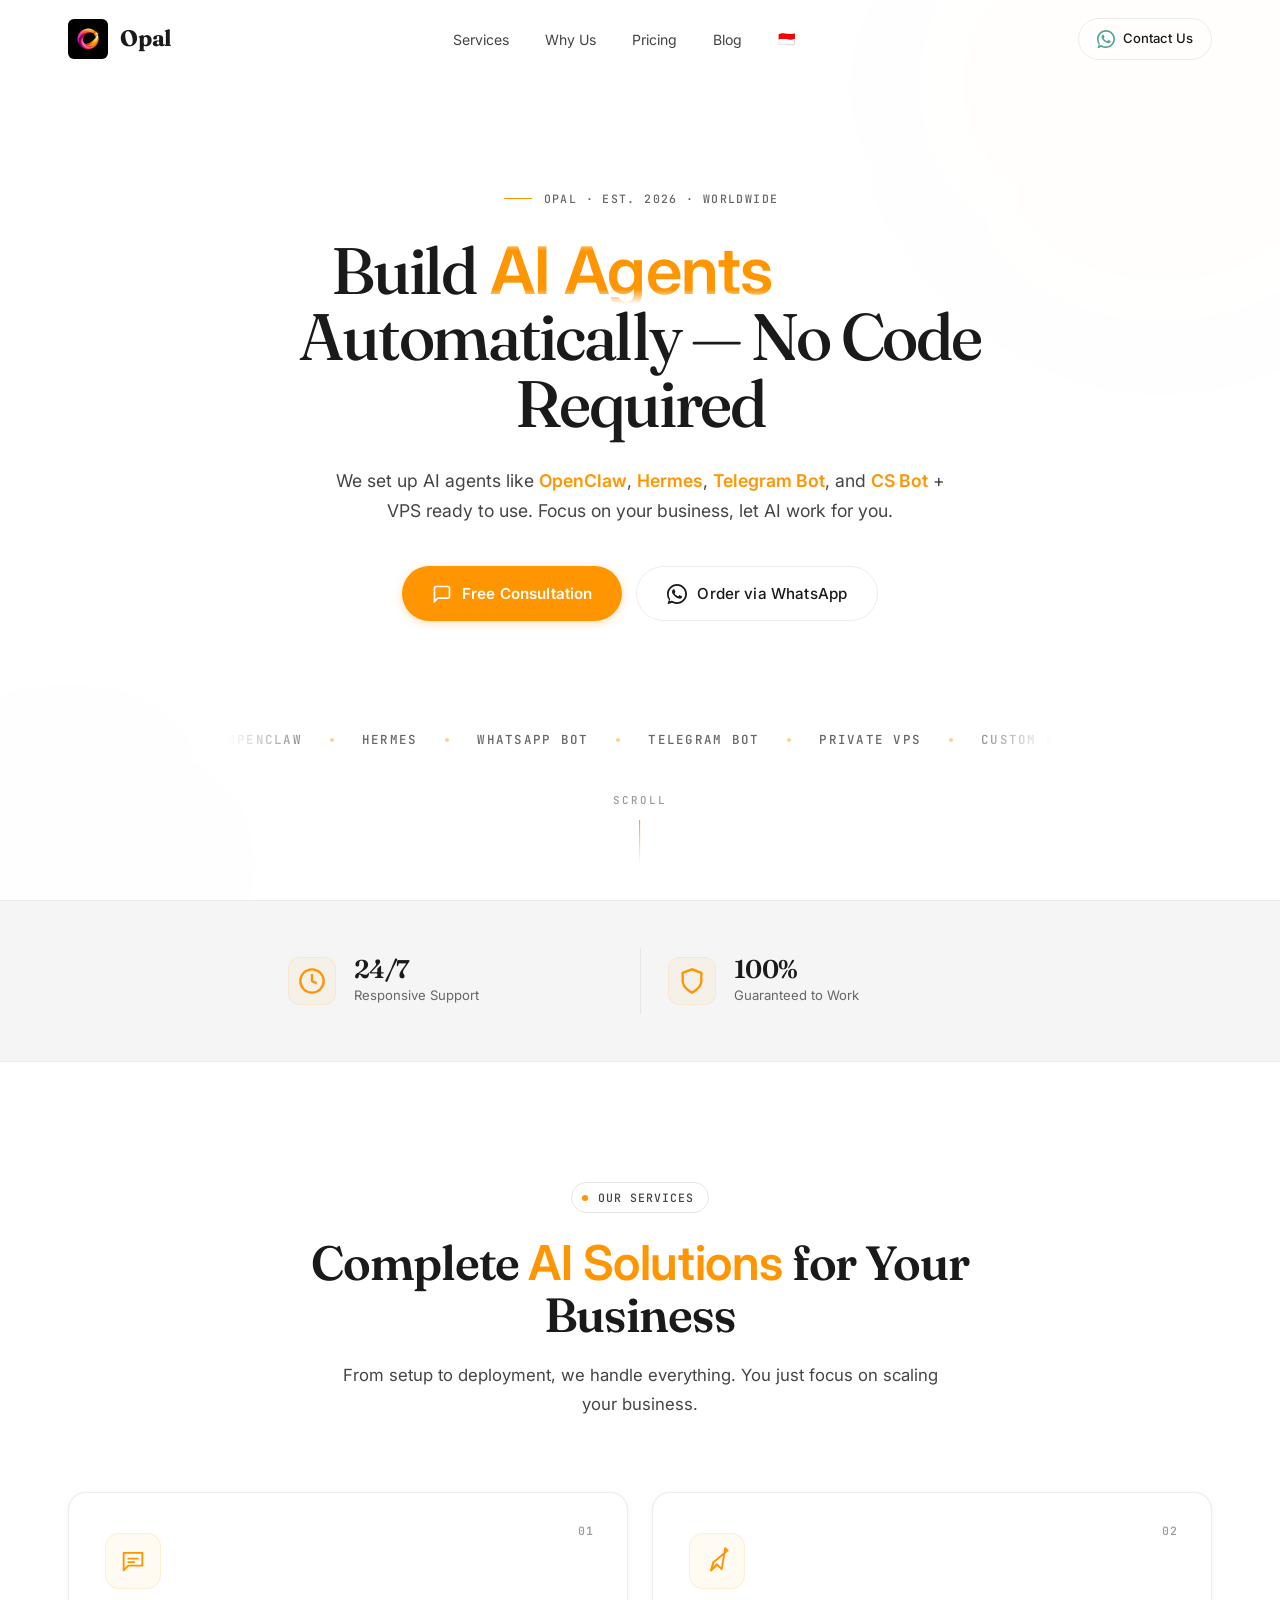
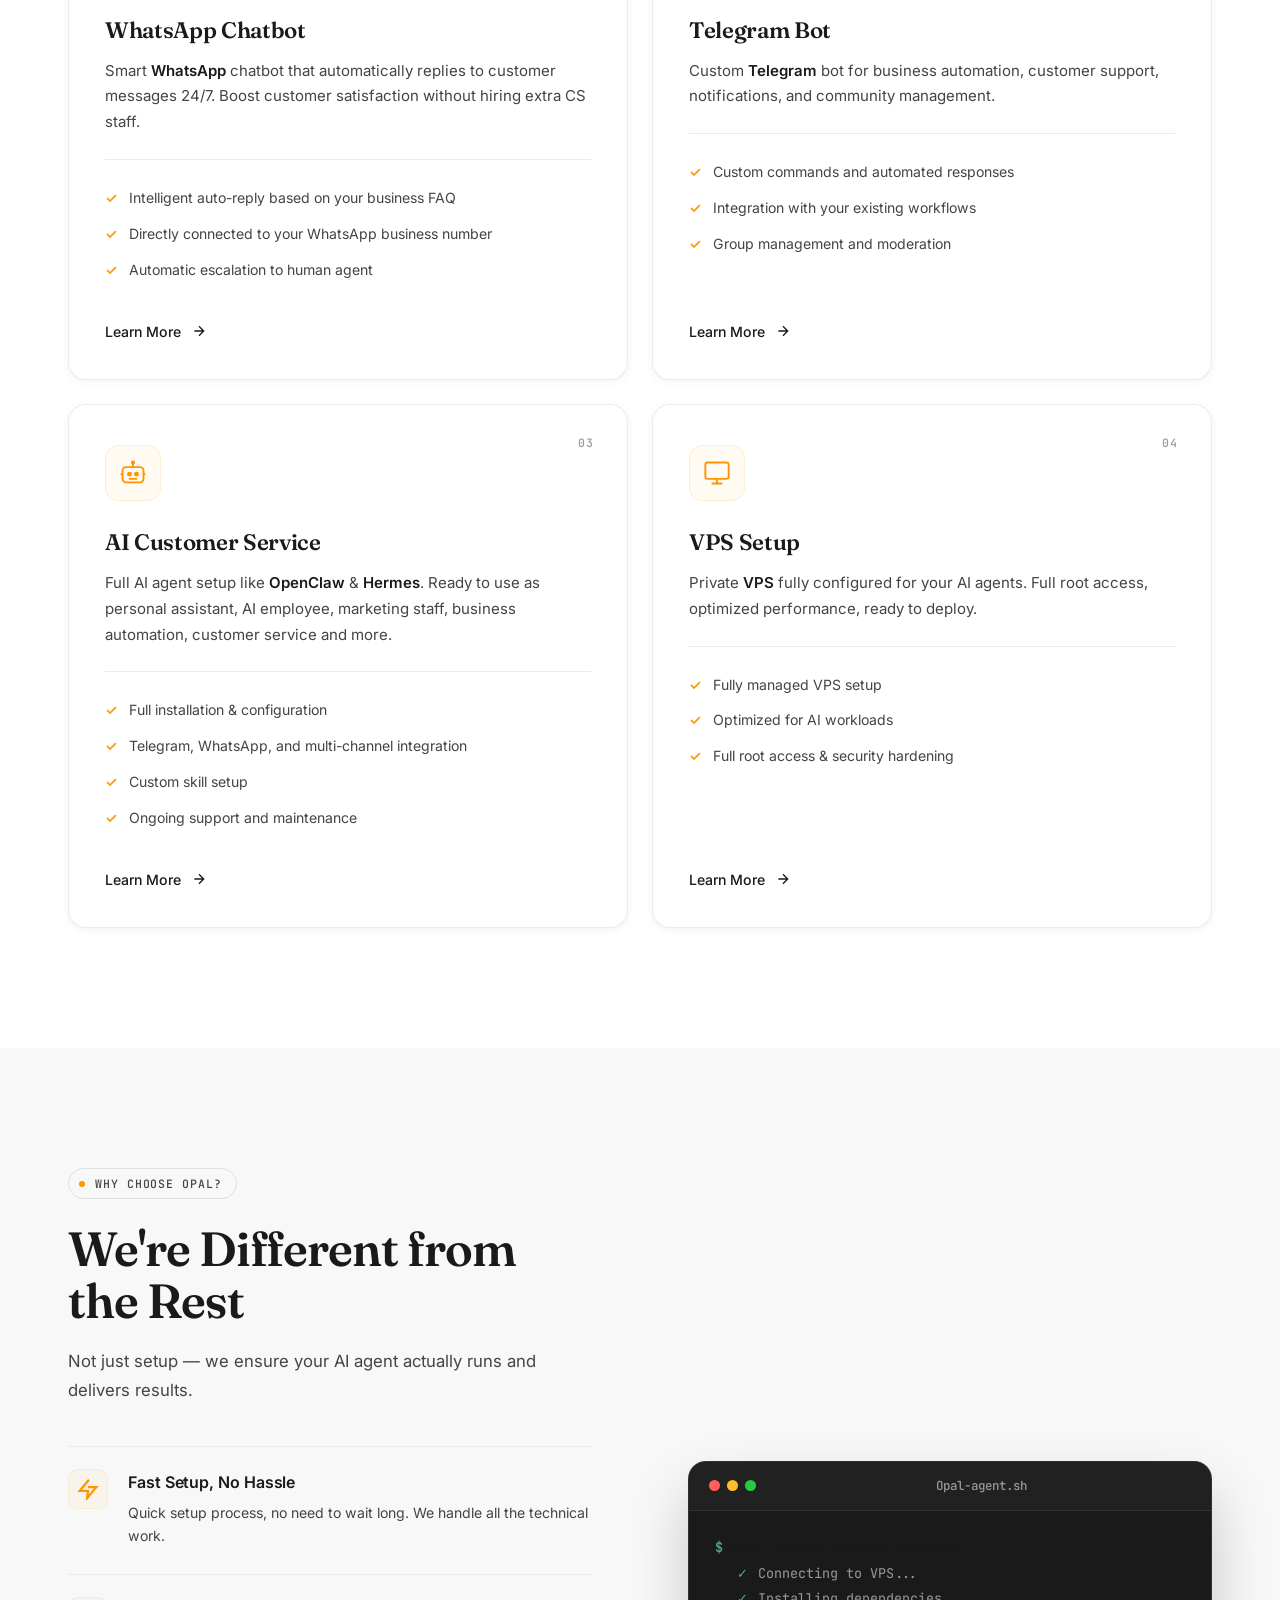
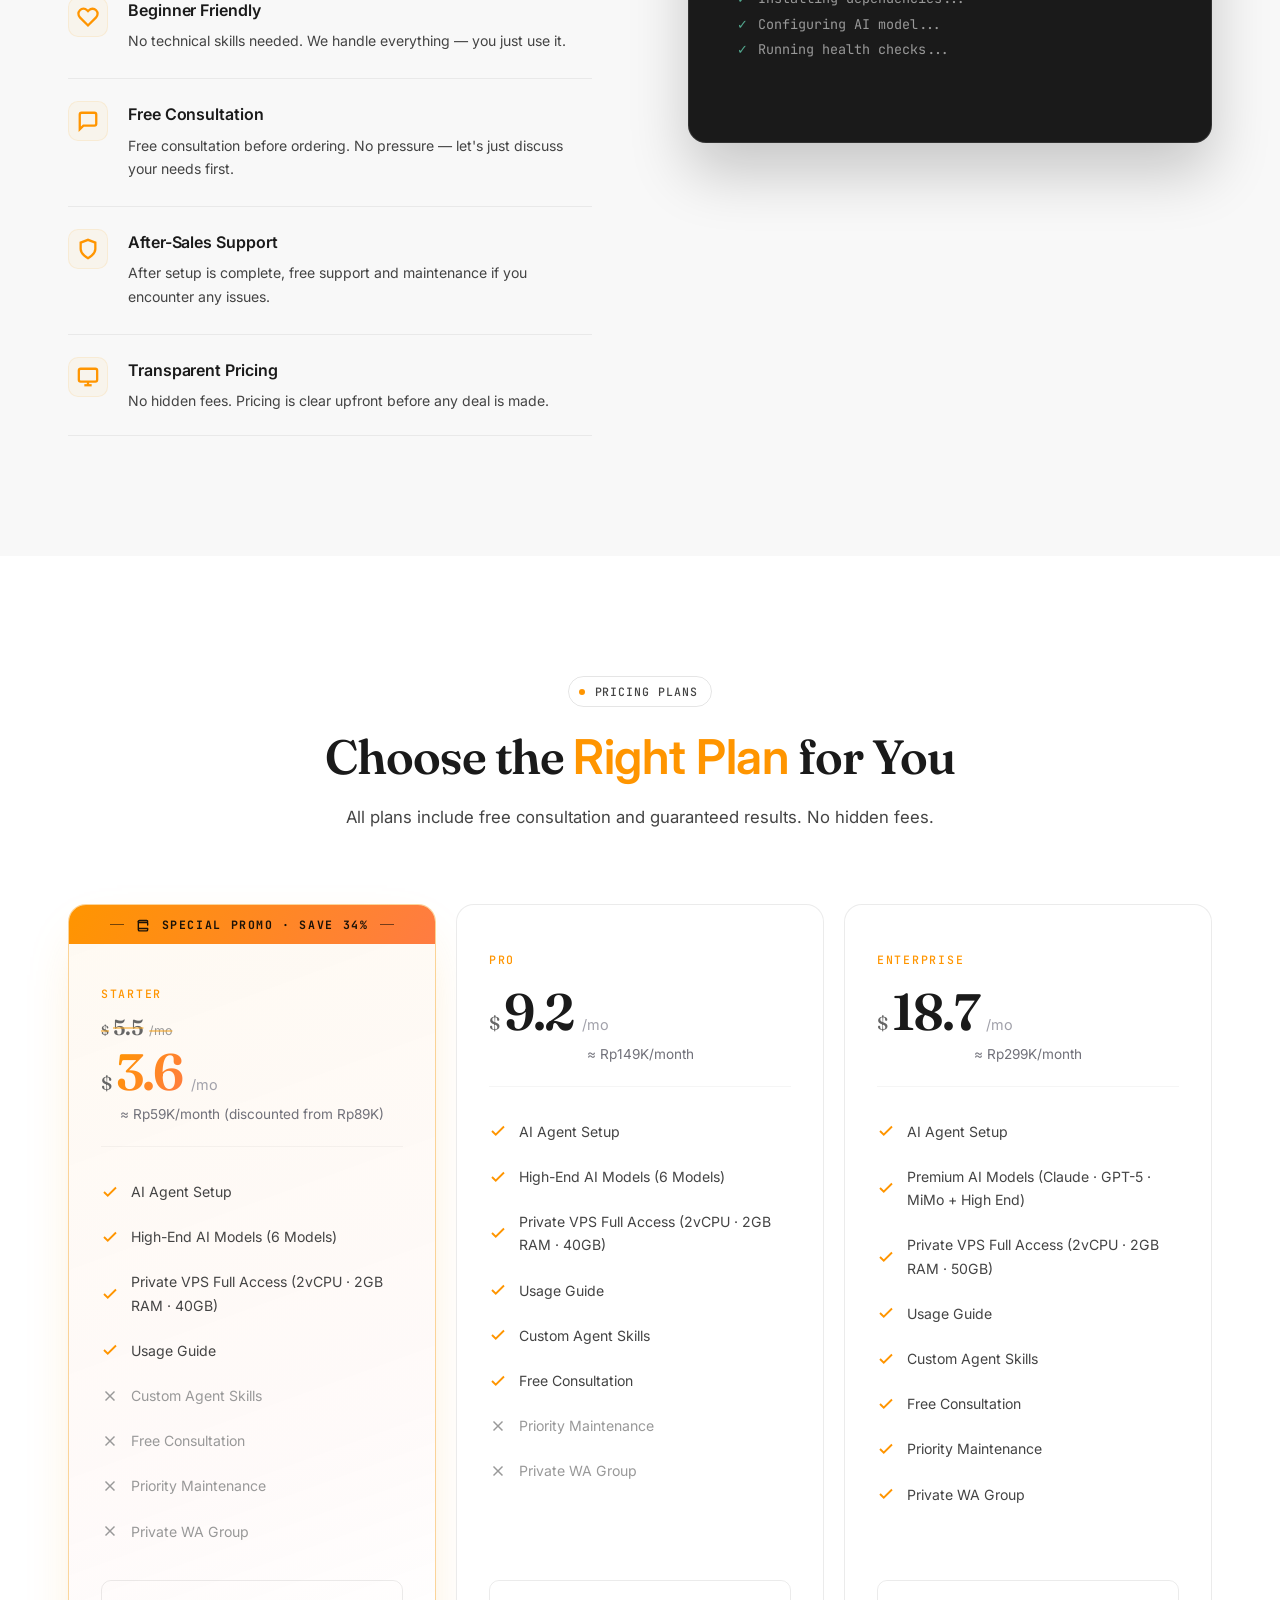
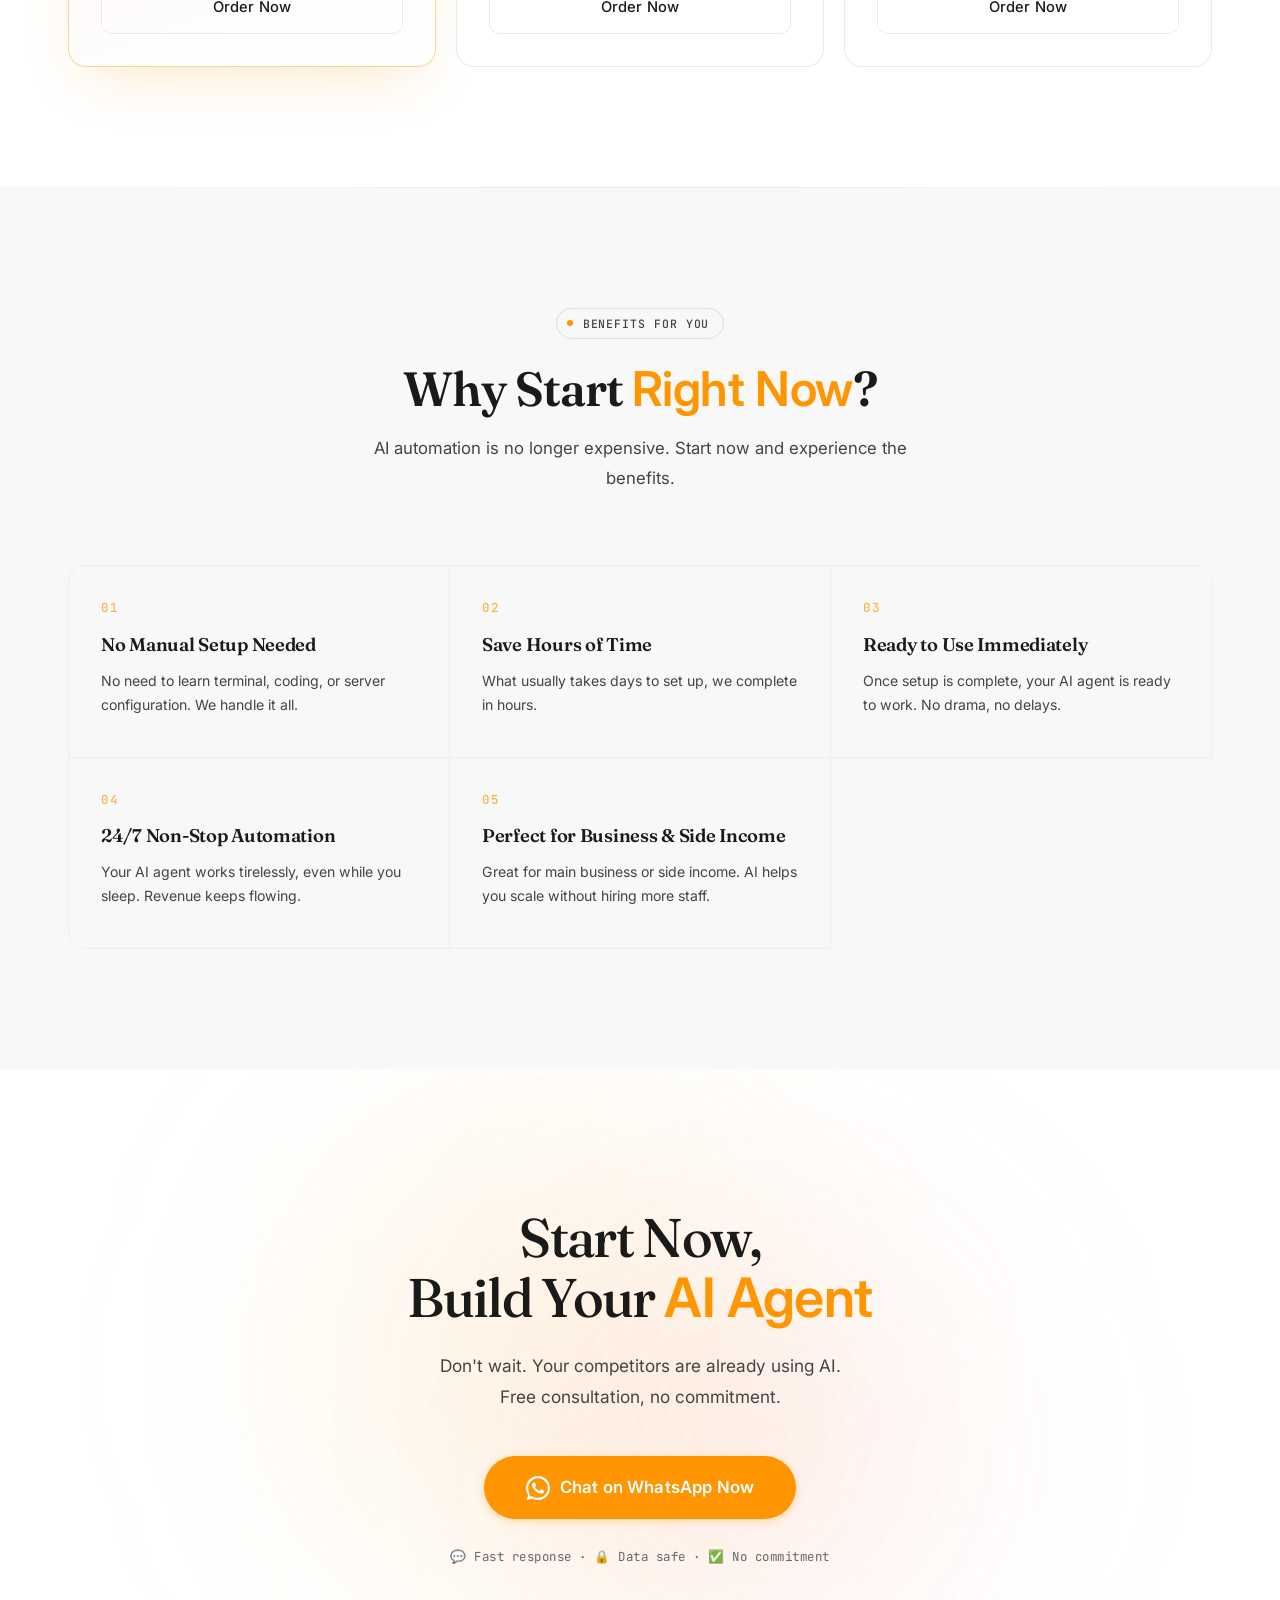
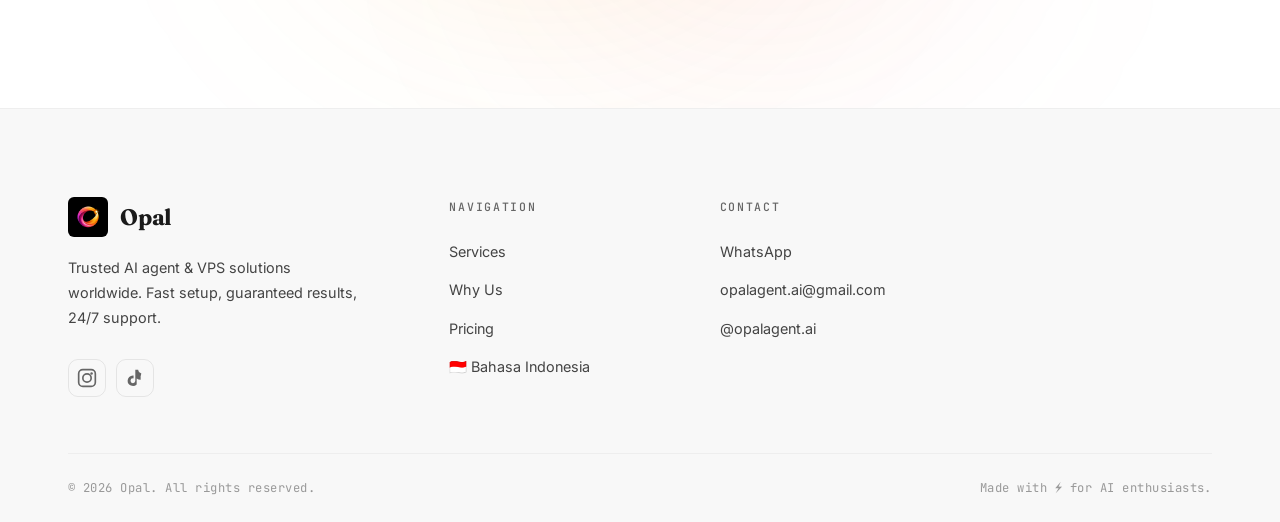
==== commit b53e6567: "fix: Update English pricing to match main site (Starter $3.6, Pro $9.2, Enterprise $18.7)" ====
--- a/en/index.html
+++ b/en/index.html
@@ -61,24 +61,24 @@
         "offers": [
             {
                 "@type": "Offer",
-                "name": "Basic Plan",
-                "price": "4",
+                "name": "Starter Plan",
+                "price": "3.6",
                 "priceCurrency": "USD",
-                "description": "AI Agent + VPS + Basic AI Model"
+                "description": "AI Agent + VPS + High-End AI Model (6 Models)"
             },
             {
                 "@type": "Offer",
                 "name": "Pro Plan",
-                "price": "6",
+                "price": "9.2",
                 "priceCurrency": "USD",
-                "description": "Basic + WhatsApp CS + Email/Channel"
+                "description": "Starter + Custom Skill Agent + Free Consultation"
             },
             {
                 "@type": "Offer",
-                "name": "Ultra Plan",
-                "price": "12",
+                "name": "Enterprise Plan",
+                "price": "18.7",
                 "priceCurrency": "USD",
-                "description": "Pro + Custom Skills + Hosting + Premium AI"
+                "description": "Pro + Priority Maintenance + Private WA Group + Full Support"
             }
         ],
         "sameAs": [
@@ -545,19 +545,19 @@
                     </div>
                     <div class="pricing-header">
                         <div class="pricing-tier-row">
-                            <span class="pricing-tier">Basic</span>
+                            <span class="pricing-tier">Starter</span>
                         </div>
                         <div class="price-original-line">
                             <span class="price-original-currency">$</span>
-                            <span class="price-original">6</span>
+                            <span class="price-original">5.5</span>
                             <span class="price-original-period">/mo</span>
                         </div>
                         <div class="pricing-price">
                             <span class="price-currency">$</span>
-                            <span class="price-amount">4</span><span class="price-period"
+                            <span class="price-amount">3.6</span><span class="price-period"
                                 style="font-size: 0.9rem; font-weight: normal; color: #a1a1aa; margin-left: 4px;">/mo</span>
                         </div>
-                        <p class="price-idr-equivalent">≈ Rp59K/month</p>
+                        <p class="price-idr-equivalent">≈ Rp59K/month (discounted from Rp89K)</p>
                     </div>
                     <div class="pricing-body">
                         <ul class="pricing-features">
@@ -624,7 +624,7 @@
                         </ul>
                     </div>
                     <div class="pricing-footer">
-                        <a href="https://wa.me/6285669130605?text=Hello%20Opal,%20I%20would%20like%20to%20order%20the%20Basic%20Plan"
+                        <a href="https://wa.me/6285669130605?text=Hello%20Opal,%20I%20would%20like%20to%20order%20the%20Starter%20Plan"
                             class="btn btn-outline btn-full" target="_blank" rel="noopener">
                             Order Now
                         </a>
@@ -637,10 +637,10 @@
                         <span class="pricing-tier">Pro</span>
                         <div class="pricing-price">
                             <span class="price-currency">$</span>
-                            <span class="price-amount">6</span><span class="price-period"
+                            <span class="price-amount">9.2</span><span class="price-period"
                                 style="font-size: 0.9rem; font-weight: normal; color: #a1a1aa; margin-left: 4px;">/mo</span>
                         </div>
-                        <p class="price-idr-equivalent">≈ Rp99K/month</p>
+                        <p class="price-idr-equivalent">≈ Rp149K/month</p>
                     </div>
                     <div class="pricing-body">
                         <ul class="pricing-features">
@@ -715,13 +715,13 @@
                 <!-- Ultra -->
                 <div class="pricing-card" data-animate="fade-up" data-delay="200">
                     <div class="pricing-header">
-                        <span class="pricing-tier">Ultra</span>
+                        <span class="pricing-tier">Enterprise</span>
                         <div class="pricing-price">
                             <span class="price-currency">$</span>
-                            <span class="price-amount">12</span><span class="price-period"
+                            <span class="price-amount">18.7</span><span class="price-period"
                                 style="font-size: 0.9rem; font-weight: normal; color: #a1a1aa; margin-left: 4px;">/mo</span>
                         </div>
-                        <p class="price-idr-equivalent">≈ Rp189K/month</p>
+                        <p class="price-idr-equivalent">≈ Rp299K/month</p>
                     </div>
                     <div class="pricing-body">
                         <ul class="pricing-features">
@@ -784,7 +784,7 @@
                         </ul>
                     </div>
                     <div class="pricing-footer">
-                        <a href="https://wa.me/6285669130605?text=Hello%20Opal,%20I%20would%20like%20to%20order%20the%20Ultra%20Plan"
+                        <a href="https://wa.me/6285669130605?text=Hello%20Opal,%20I%20would%20like%20to%20order%20the%20Enterprise%20Plan"
                             class="btn btn-outline btn-full" target="_blank" rel="noopener">
                             Order Now
                         </a>
